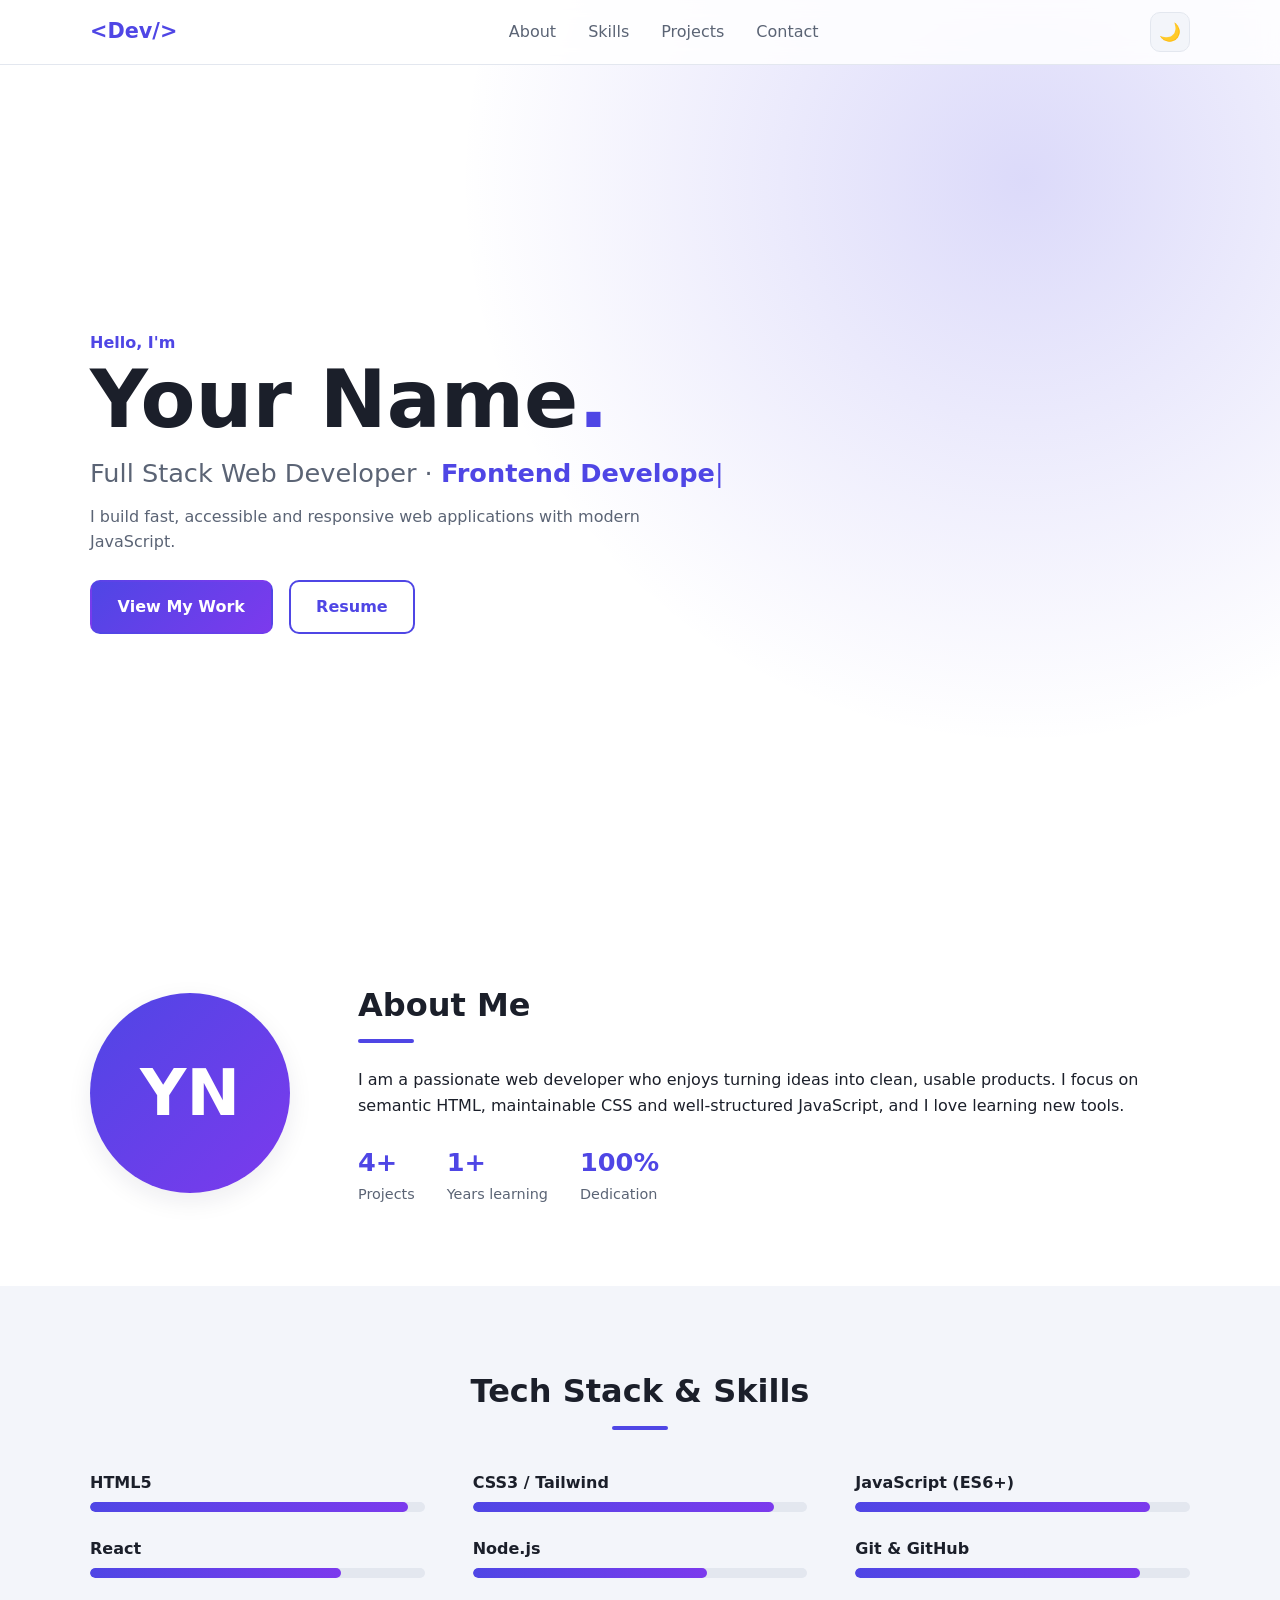
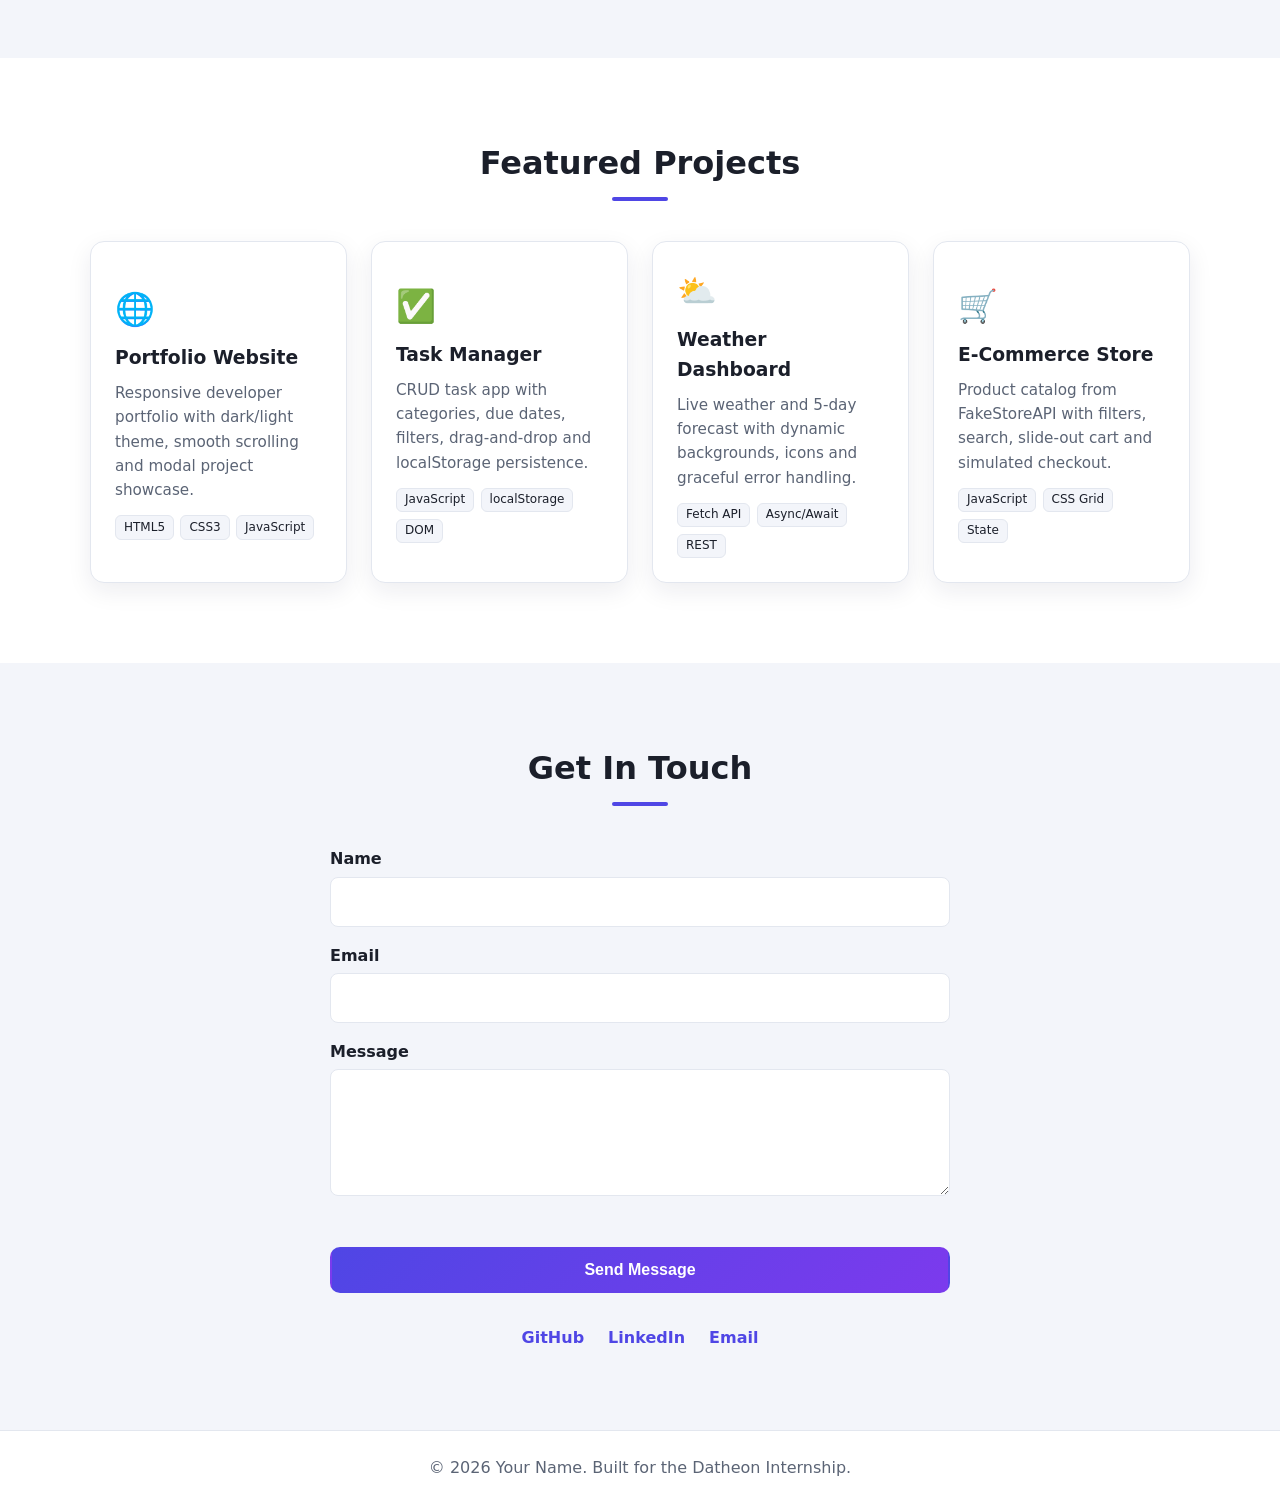
==== Task1-Portfolio/index.html @ 328126e8 "Add Datheon internship projects: portfolio, task manager, weather app, e-commerce store" ====
<!DOCTYPE html>
<html lang="en">
<head>
  <meta charset="UTF-8" />
  <meta name="viewport" content="width=device-width, initial-scale=1.0" />
  <meta name="description" content="Personal developer portfolio – projects, skills and contact." />
  <title>Developer Portfolio</title>
  <link rel="stylesheet" href="css/style.css" />
</head>
<body>
  <header class="header" id="header">
    <nav class="nav container" aria-label="Main navigation">
      <a href="#home" class="logo">&lt;Dev/&gt;</a>
      <ul class="nav-links" id="nav-links">
        <li><a href="#about">About</a></li>
        <li><a href="#skills">Skills</a></li>
        <li><a href="#projects">Projects</a></li>
        <li><a href="#contact">Contact</a></li>
      </ul>
      <div class="nav-actions">
        <button id="theme-toggle" class="icon-btn" aria-label="Toggle dark / light theme">🌙</button>
        <button id="hamburger" class="icon-btn hamburger" aria-label="Open menu" aria-expanded="false">☰</button>
      </div>
    </nav>
  </header>

  <main>
    <section id="home" class="hero">
      <div class="container hero-inner">
        <p class="eyebrow">Hello, I'm</p>
        <h1>Your Name<span class="accent">.</span></h1>
        <p class="typed">Full Stack Web Developer · <span id="typed-text"></span><span class="cursor">|</span></p>
        <p class="lead">I build fast, accessible and responsive web applications with modern JavaScript.</p>
        <div class="hero-cta">
          <a href="#projects" class="btn btn-primary">View My Work</a>
          <a href="resume.html" class="btn btn-outline" target="_blank" rel="noopener">Resume</a>
        </div>
      </div>
    </section>

    <section id="about" class="section">
      <div class="container about">
        <div class="avatar" aria-hidden="true">YN</div>
        <div>
          <h2 class="section-title">About Me</h2>
          <p>I am a passionate web developer who enjoys turning ideas into clean, usable products. I focus on semantic HTML, maintainable CSS and well-structured JavaScript, and I love learning new tools.</p>
          <ul class="stats">
            <li><strong>4+</strong><span>Projects</span></li>
            <li><strong>1+</strong><span>Years learning</span></li>
            <li><strong>100%</strong><span>Dedication</span></li>
          </ul>
        </div>
      </div>
    </section>

    <section id="skills" class="section alt">
      <div class="container">
        <h2 class="section-title center">Tech Stack &amp; Skills</h2>
        <div class="skills-grid">
          <div class="skill"><span>HTML5</span><div class="bar"><i data-level="95"></i></div></div>
          <div class="skill"><span>CSS3 / Tailwind</span><div class="bar"><i data-level="90"></i></div></div>
          <div class="skill"><span>JavaScript (ES6+)</span><div class="bar"><i data-level="88"></i></div></div>
          <div class="skill"><span>React</span><div class="bar"><i data-level="75"></i></div></div>
          <div class="skill"><span>Node.js</span><div class="bar"><i data-level="70"></i></div></div>
          <div class="skill"><span>Git &amp; GitHub</span><div class="bar"><i data-level="85"></i></div></div>
        </div>
      </div>
    </section>

    <section id="projects" class="section">
      <div class="container">
        <h2 class="section-title center">Featured Projects</h2>
        <div class="projects-grid" id="projects-grid"></div>
      </div>
    </section>

    <section id="contact" class="section alt">
      <div class="container contact">
        <h2 class="section-title center">Get In Touch</h2>
        <form id="contact-form" novalidate>
          <label>Name <input type="text" id="c-name" required /></label>
          <label>Email <input type="email" id="c-email" required /></label>
          <label>Message <textarea id="c-msg" rows="4" required></textarea></label>
          <p id="form-status" role="status"></p>
          <button type="submit" class="btn btn-primary">Send Message</button>
        </form>
        <ul class="socials">
          <li><a href="https://github.com/" target="_blank" rel="noopener">GitHub</a></li>
          <li><a href="https://linkedin.com/" target="_blank" rel="noopener">LinkedIn</a></li>
          <li><a href="mailto:you@example.com">Email</a></li>
        </ul>
      </div>
    </section>
  </main>

  <footer class="footer"><p>© <span id="year"></span> Your Name. Built for the Datheon Internship.</p></footer>

  <div class="modal" id="modal" hidden>
    <div class="modal-box" role="dialog" aria-modal="true" aria-labelledby="modal-title">
      <button class="modal-close" id="modal-close" aria-label="Close">✕</button>
      <h3 id="modal-title"></h3>
      <p id="modal-desc"></p>
      <div class="tags" id="modal-tags"></div>
      <div class="modal-links" id="modal-links"></div>
    </div>
  </div>

  <script src="js/script.js"></script>
</body>
</html>
---- Task1-Portfolio/css/style.css ----
:root {
  --bg: #ffffff; --bg-alt: #f3f5fa; --text: #1b1f2a; --muted: #5b6475;
  --primary: #4f46e5; --primary-2: #7c3aed; --card: #ffffff; --border: #e3e7ef;
  --shadow: 0 8px 24px rgba(20, 30, 60, .08);
}
[data-theme="dark"] {
  --bg: #0e1117; --bg-alt: #151a23; --text: #e8ecf4; --muted: #9aa4b8;
  --primary: #8b83ff; --primary-2: #b18cff; --card: #1a202c; --border: #2a3242;
  --shadow: 0 8px 24px rgba(0, 0, 0, .4);
}
* { box-sizing: border-box; margin: 0; padding: 0; }
html { scroll-behavior: smooth; scroll-padding-top: 70px; }
body { font-family: "Segoe UI", system-ui, sans-serif; background: var(--bg); color: var(--text); line-height: 1.6; transition: background .3s, color .3s; }
a { color: inherit; text-decoration: none; }
ul { list-style: none; }
.container { width: min(1100px, 92%); margin-inline: auto; }

/* Header */
.header { position: fixed; inset: 0 0 auto 0; z-index: 50; background: color-mix(in srgb, var(--bg) 85%, transparent); backdrop-filter: blur(10px); border-bottom: 1px solid var(--border); }
.nav { display: flex; align-items: center; justify-content: space-between; height: 64px; }
.logo { font-weight: 800; font-size: 1.3rem; color: var(--primary); }
.nav-links { display: flex; gap: 2rem; }
.nav-links a { font-weight: 500; color: var(--muted); transition: color .2s; }
.nav-links a:hover, .nav-links a.active { color: var(--primary); }
.nav-actions { display: flex; gap: .5rem; }
.icon-btn { background: var(--bg-alt); border: 1px solid var(--border); color: var(--text); width: 40px; height: 40px; border-radius: 10px; cursor: pointer; font-size: 1.1rem; }
.hamburger { display: none; }

/* Hero */
.hero { min-height: 100vh; display: grid; place-items: center; background: radial-gradient(circle at 80% 20%, color-mix(in srgb, var(--primary) 20%, transparent), transparent 45%), var(--bg); padding-top: 64px; }
.eyebrow { color: var(--primary); font-weight: 600; }
.hero h1 { font-size: clamp(2.5rem, 8vw, 5rem); line-height: 1.1; }
.accent { color: var(--primary); }
.typed { font-size: clamp(1.1rem, 3vw, 1.6rem); margin: .6rem 0; color: var(--muted); }
.typed #typed-text { color: var(--primary); font-weight: 600; }
.cursor { animation: blink 1s infinite; color: var(--primary); }
@keyframes blink { 50% { opacity: 0; } }
.lead { max-width: 560px; color: var(--muted); margin-bottom: 1.6rem; }
.hero-cta { display: flex; gap: 1rem; flex-wrap: wrap; }
.btn { display: inline-block; padding: .75rem 1.6rem; border-radius: 10px; font-weight: 600; border: 2px solid var(--primary); cursor: pointer; font-size: 1rem; transition: transform .2s, box-shadow .2s; }
.btn:hover { transform: translateY(-2px); box-shadow: var(--shadow); }
.btn-primary { background: linear-gradient(135deg, var(--primary), var(--primary-2)); color: #fff; border-color: transparent; }
.btn-outline { color: var(--primary); }

/* Sections */
.section { padding: 5rem 0; }
.section.alt { background: var(--bg-alt); }
.section-title { font-size: 2rem; margin-bottom: 1.5rem; }
.section-title.center { text-align: center; margin-bottom: 2.5rem; }
.section-title::after { content: ""; display: block; width: 56px; height: 4px; border-radius: 4px; background: var(--primary); margin-top: .5rem; }
.center::after { margin-inline: auto; }

.about { display: grid; grid-template-columns: 220px 1fr; gap: 3rem; align-items: center; }
.avatar { width: 200px; height: 200px; border-radius: 50%; display: grid; place-items: center; font-size: 4rem; font-weight: 800; color: #fff; background: linear-gradient(135deg, var(--primary), var(--primary-2)); box-shadow: var(--shadow); }
.stats { display: flex; gap: 2rem; margin-top: 1.5rem; }
.stats li { display: flex; flex-direction: column; }
.stats strong { font-size: 1.6rem; color: var(--primary); }
.stats span { color: var(--muted); font-size: .9rem; }

.skills-grid { display: grid; grid-template-columns: repeat(auto-fit, minmax(280px, 1fr)); gap: 1.5rem 3rem; }
.skill span { font-weight: 600; }
.bar { height: 10px; background: var(--border); border-radius: 10px; margin-top: .4rem; overflow: hidden; }
.bar i { display: block; height: 100%; width: 0; background: linear-gradient(90deg, var(--primary), var(--primary-2)); border-radius: 10px; transition: width 1.2s ease; }

.projects-grid { display: grid; grid-template-columns: repeat(auto-fit, minmax(250px, 1fr)); gap: 1.5rem; }
.card { background: var(--card); border: 1px solid var(--border); border-radius: 14px; padding: 1.5rem; box-shadow: var(--shadow); cursor: pointer; transition: transform .25s; text-align: left; font: inherit; color: inherit; }
.card:hover, .card:focus-visible { transform: translateY(-6px); outline: 2px solid var(--primary); }
.card .emoji { font-size: 2rem; }
.card h3 { margin: .5rem 0; }
.card p { color: var(--muted); font-size: .95rem; }
.tags { display: flex; gap: .4rem; flex-wrap: wrap; margin-top: .8rem; }
.tags span { background: var(--bg-alt); border: 1px solid var(--border); border-radius: 6px; padding: .1rem .5rem; font-size: .75rem; }

.contact { max-width: 620px; }
form { display: grid; gap: 1rem; }
label { display: grid; gap: .3rem; font-weight: 600; }
input, textarea { padding: .7rem; border-radius: 8px; border: 1px solid var(--border); background: var(--card); color: var(--text); font: inherit; }
input:focus, textarea:focus { outline: 2px solid var(--primary); }
#form-status { min-height: 1.3em; font-size: .9rem; }
#form-status.error { color: #dc2626; } #form-status.ok { color: #16a34a; }
.socials { display: flex; justify-content: center; gap: 1.5rem; margin-top: 2rem; }
.socials a { color: var(--primary); font-weight: 600; }
.footer { text-align: center; padding: 1.5rem; color: var(--muted); border-top: 1px solid var(--border); }

/* Modal */
.modal { position: fixed; inset: 0; background: rgba(0, 0, 0, .55); display: grid; place-items: center; z-index: 100; padding: 1rem; }
.modal[hidden] { display: none; }
.modal-box { position: relative; background: var(--card); border-radius: 14px; padding: 2rem; max-width: 480px; width: 100%; animation: pop .25s ease; }
@keyframes pop { from { transform: scale(.92); opacity: 0; } }
.modal-close { position: absolute; top: .8rem; right: .8rem; background: none; border: none; color: var(--text); font-size: 1.2rem; cursor: pointer; }
.modal-links { display: flex; gap: .8rem; margin-top: 1.2rem; }
.modal-links .btn { padding: .5rem 1rem; font-size: .9rem; }

/* Reveal on scroll */
.reveal { opacity: 0; transform: translateY(24px); transition: opacity .7s, transform .7s; }
.reveal.visible { opacity: 1; transform: none; }

/* Mobile */
@media (max-width: 768px) {
  .hamburger { display: block; }
  .nav-links { position: absolute; top: 64px; left: 0; right: 0; flex-direction: column; gap: 0; background: var(--bg); border-bottom: 1px solid var(--border); max-height: 0; overflow: hidden; transition: max-height .3s; }
  .nav-links.open { max-height: 300px; }
  .nav-links a { display: block; padding: 1rem 5%; }
  .about { grid-template-columns: 1fr; text-align: center; justify-items: center; }
  .about .section-title::after { margin-inline: auto; }
  .stats { justify-content: center; }
}
@media (prefers-reduced-motion: reduce) { * { animation: none !important; transition: none !important; scroll-behavior: auto !important; } }
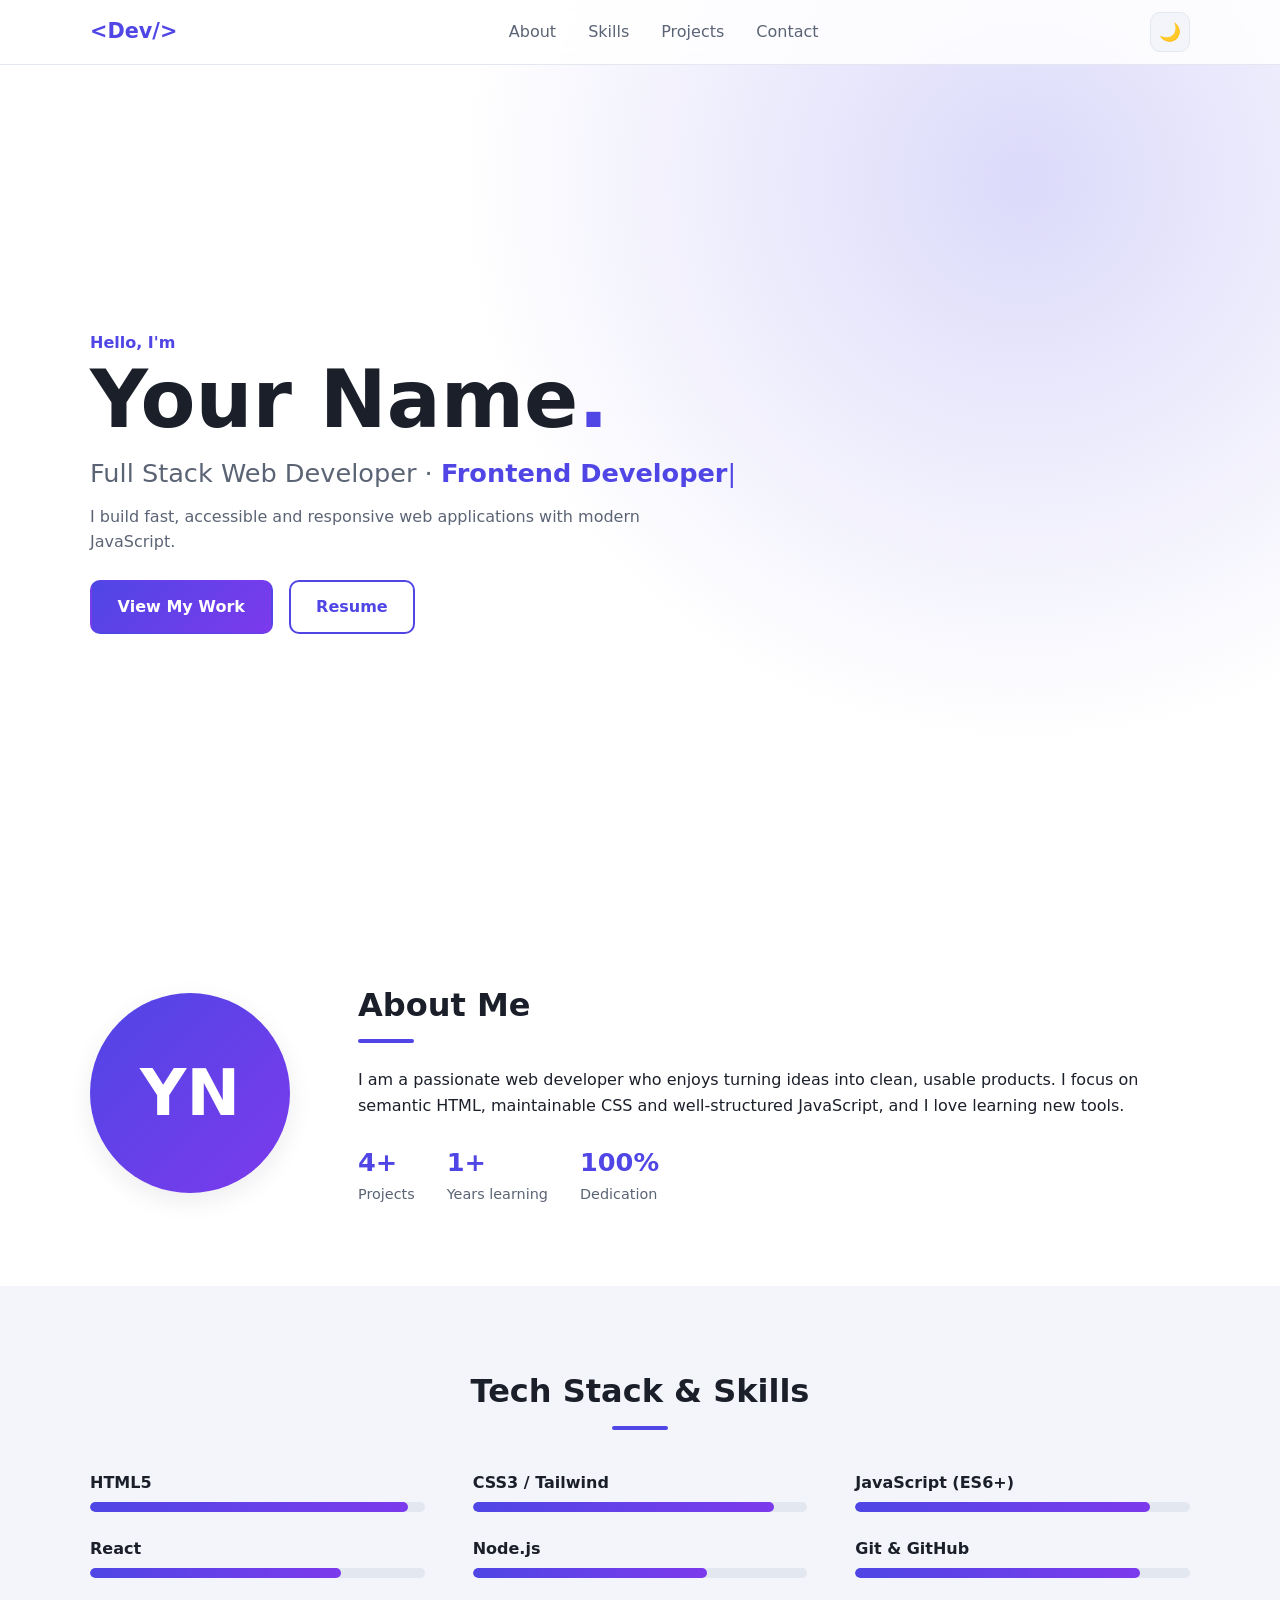
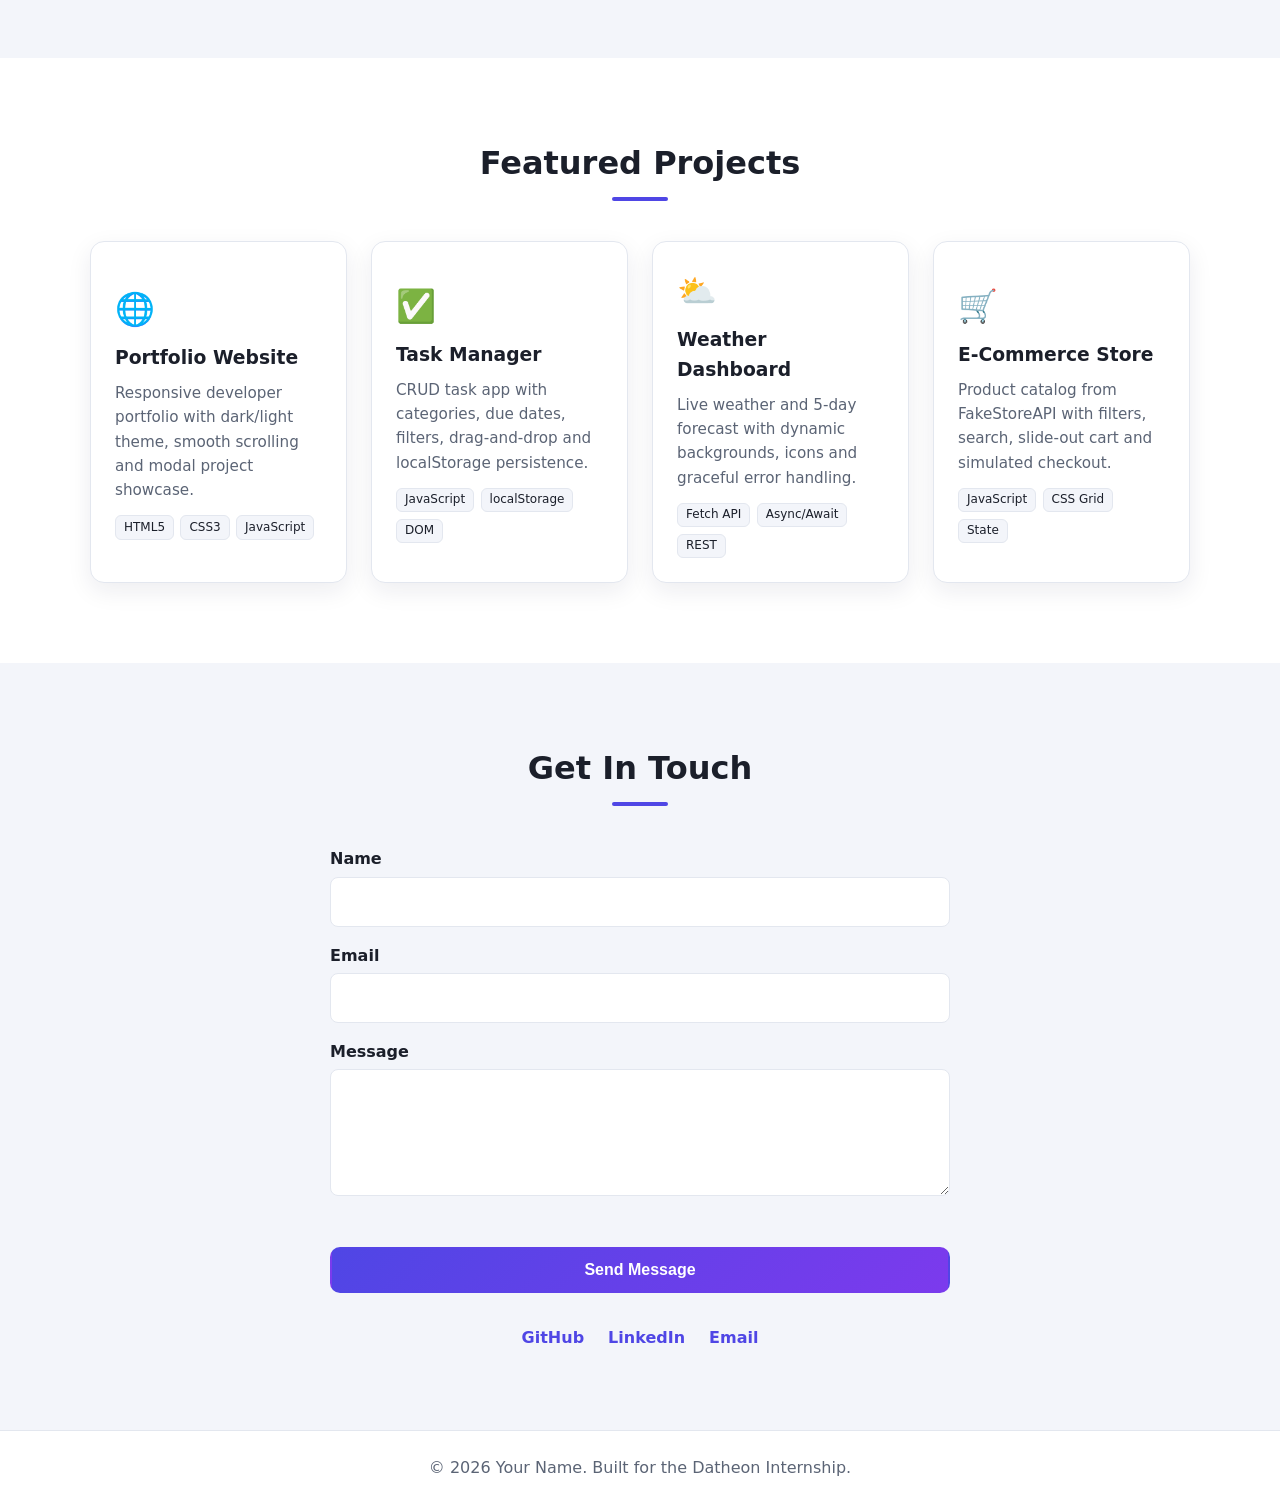
==== commit a0d82b62: "Fix product image overflow and drawer shadow, add favicons" ====
--- a/Task1-Portfolio/index.html
+++ b/Task1-Portfolio/index.html
@@ -5,6 +5,7 @@
   <meta name="viewport" content="width=device-width, initial-scale=1.0" />
   <meta name="description" content="Personal developer portfolio – projects, skills and contact." />
   <title>Developer Portfolio</title>
+  <link rel="icon" href="data:image/svg+xml,%3Csvg xmlns=%27http://www.w3.org/2000/svg%27 viewBox=%270 0 100 100%27%3E%3Ctext y=%27.9em%27 font-size=%2790%27%3E⚡%3C/text%3E%3C/svg%3E" />
   <link rel="stylesheet" href="css/style.css" />
 </head>
 <body>
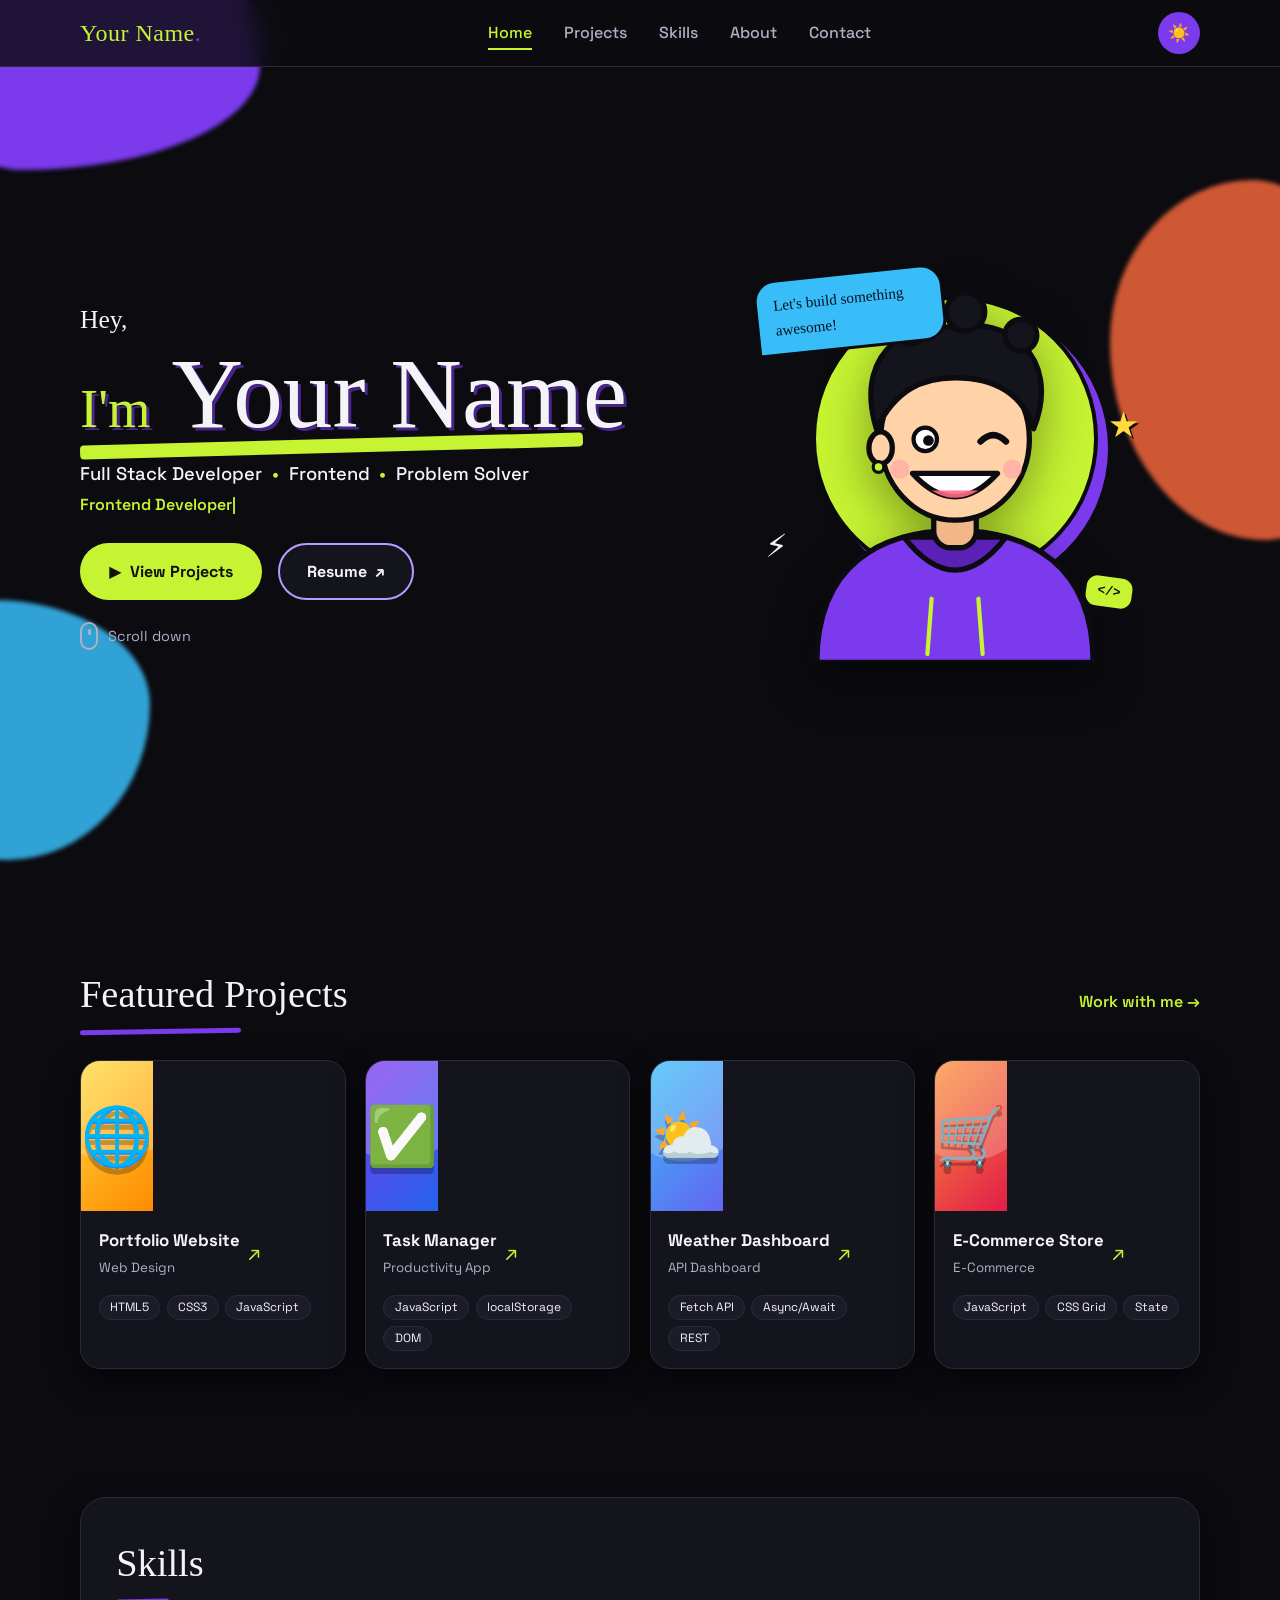
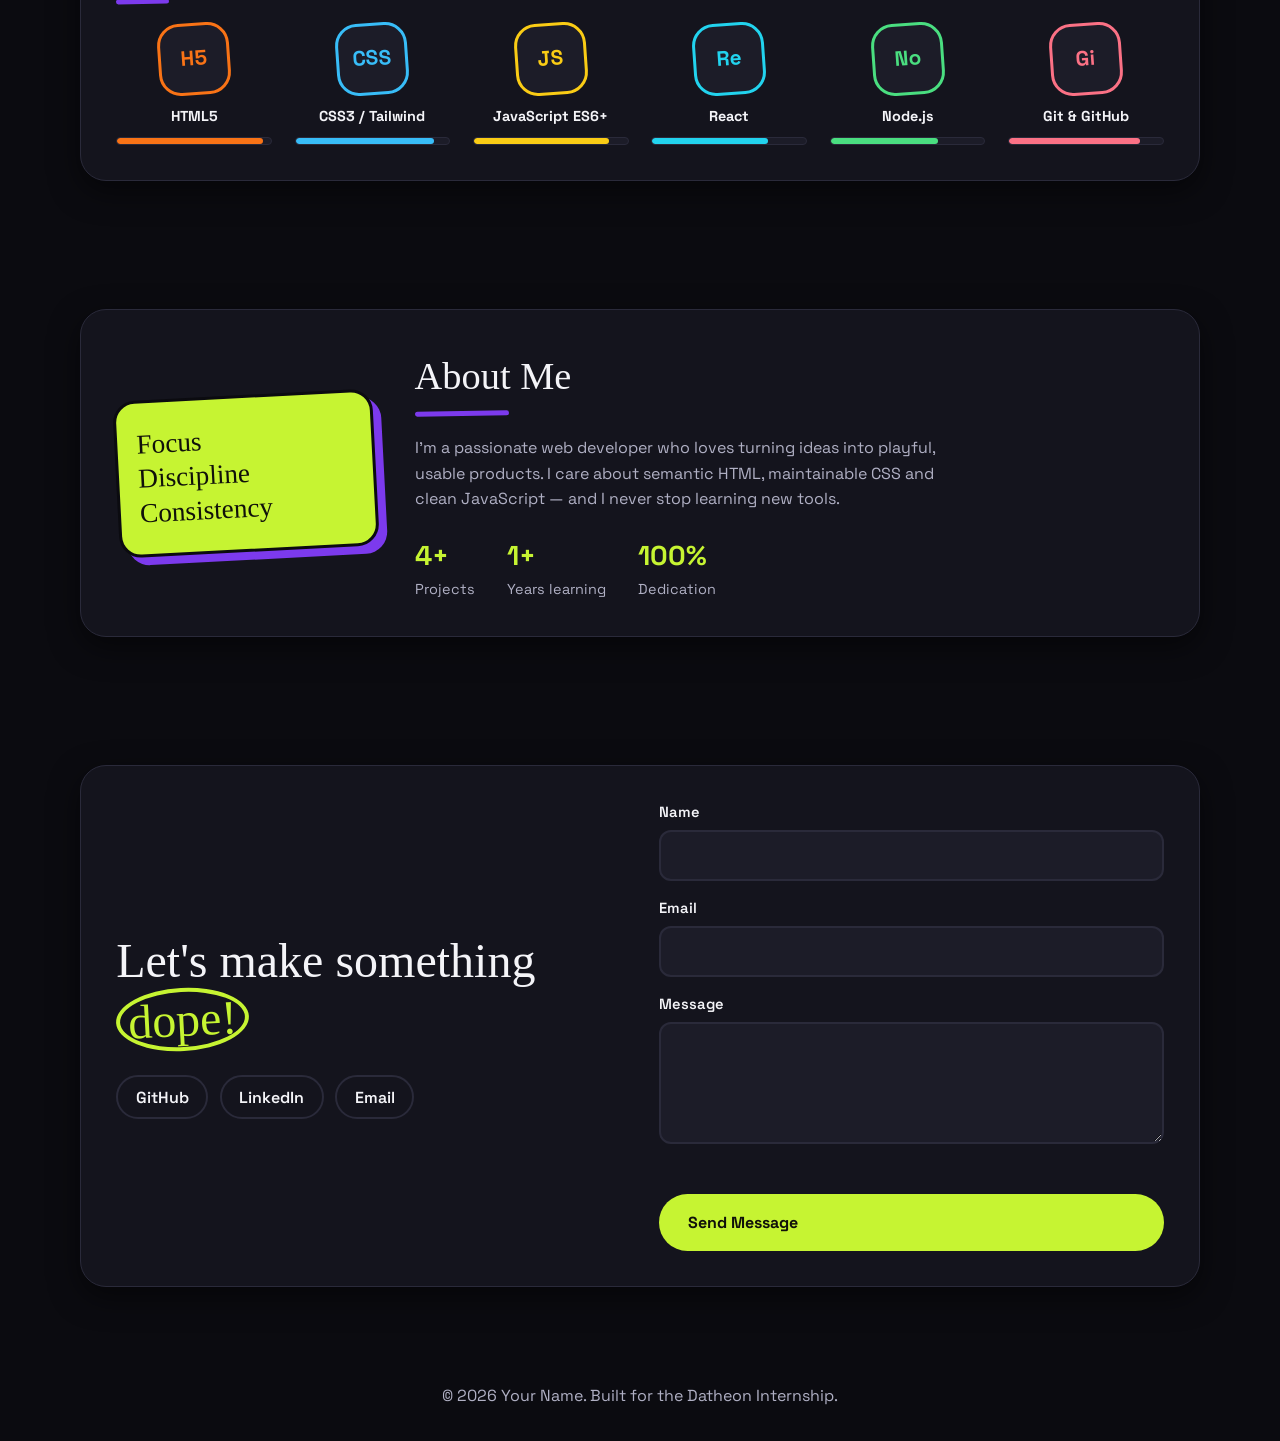
==== commit 671fab95: "Redesign Task 1 portfolio, Task 2 dashboard and Task 3 weather widgets - Task 1: bold dark/light cre" ====
--- a/Task1-Portfolio/index.html
+++ b/Task1-Portfolio/index.html
@@ -6,45 +6,110 @@
   <meta name="description" content="Personal developer portfolio – projects, skills and contact." />
   <title>Developer Portfolio</title>
   <link rel="icon" href="data:image/svg+xml,%3Csvg xmlns=%27http://www.w3.org/2000/svg%27 viewBox=%270 0 100 100%27%3E%3Ctext y=%27.9em%27 font-size=%2790%27%3E⚡%3C/text%3E%3C/svg%3E" />
+  <link rel="preconnect" href="https://fonts.googleapis.com" />
+  <link rel="preconnect" href="https://fonts.gstatic.com" crossorigin />
+  <link href="https://fonts.googleapis.com/css2?family=Permanent+Marker&family=Space+Grotesk:wght@400;500;600;700&display=swap" rel="stylesheet" />
   <link rel="stylesheet" href="css/style.css" />
 </head>
 <body>
   <header class="header" id="header">
     <nav class="nav container" aria-label="Main navigation">
-      <a href="#home" class="logo">&lt;Dev/&gt;</a>
+      <a href="#home" class="logo">Your Name<span>.</span></a>
       <ul class="nav-links" id="nav-links">
+        <li><a href="#home">Home</a></li>
+        <li><a href="#projects">Projects</a></li>
+        <li><a href="#skills">Skills</a></li>
         <li><a href="#about">About</a></li>
-        <li><a href="#skills">Skills</a></li>
-        <li><a href="#projects">Projects</a></li>
         <li><a href="#contact">Contact</a></li>
       </ul>
       <div class="nav-actions">
-        <button id="theme-toggle" class="icon-btn" aria-label="Toggle dark / light theme">🌙</button>
+        <button id="theme-toggle" class="icon-btn" aria-label="Toggle dark / light theme">☀️</button>
         <button id="hamburger" class="icon-btn hamburger" aria-label="Open menu" aria-expanded="false">☰</button>
       </div>
     </nav>
   </header>
 
   <main>
+    <!-- HERO -->
     <section id="home" class="hero">
-      <div class="container hero-inner">
-        <p class="eyebrow">Hello, I'm</p>
-        <h1>Your Name<span class="accent">.</span></h1>
-        <p class="typed">Full Stack Web Developer · <span id="typed-text"></span><span class="cursor">|</span></p>
-        <p class="lead">I build fast, accessible and responsive web applications with modern JavaScript.</p>
-        <div class="hero-cta">
-          <a href="#projects" class="btn btn-primary">View My Work</a>
-          <a href="resume.html" class="btn btn-outline" target="_blank" rel="noopener">Resume</a>
+      <span class="blob b1" aria-hidden="true"></span>
+      <span class="blob b2" aria-hidden="true"></span>
+      <span class="blob b3" aria-hidden="true"></span>
+      <div class="container hero-grid">
+        <div class="hero-text">
+          <p class="hey">Hey,</p>
+          <h1><span class="im">I'm</span> Your&nbsp;Name</h1>
+          <p class="roles">Full Stack Developer <i>•</i> Frontend <i>•</i> Problem Solver</p>
+          <p class="typed"><span id="typed-text"></span><span class="cursor" aria-hidden="true">|</span></p>
+          <div class="hero-cta">
+            <a href="#projects" class="btn btn-lime"><span aria-hidden="true">▶</span> View Projects</a>
+            <a href="resume.html" class="btn btn-outline" target="_blank" rel="noopener">Resume <span aria-hidden="true">↗</span></a>
+          </div>
+          <p class="scroll-hint"><span class="mouse" aria-hidden="true"></span> Scroll down</p>
+        </div>
+
+        <div class="hero-art" aria-hidden="true">
+          <div class="bubble">Let's build something awesome!</div>
+          <svg class="avatar-svg" viewBox="0 0 320 360" role="img" focusable="false">
+            <path d="M30 360 C30 268 90 236 160 236 C230 236 290 268 290 360Z" fill="#7c3aed" stroke="#0b0b10" stroke-width="5"/>
+            <path d="M112 242 Q160 304 208 242 Z" fill="#5b21b6" stroke="#0b0b10" stroke-width="5" stroke-linejoin="round"/>
+            <path d="M138 300 L134 352 M182 300 L186 352" stroke="#c6f432" stroke-width="4" stroke-linecap="round"/>
+            <rect x="140" y="208" width="40" height="44" rx="16" fill="#f1b788" stroke="#0b0b10" stroke-width="5"/>
+            <ellipse cx="160" cy="150" rx="70" ry="76" fill="#ffd2a8" stroke="#0b0b10" stroke-width="5"/>
+            <ellipse cx="90" cy="158" rx="11" ry="15" fill="#ffd2a8" stroke="#0b0b10" stroke-width="5"/>
+            <circle cx="88" cy="176" r="5" fill="#c6f432" stroke="#0b0b10" stroke-width="3"/>
+            <path d="M86 140 C62 60 128 36 162 46 C204 32 262 70 234 140 C222 102 192 92 160 92 C128 92 104 104 86 140Z" fill="#14141d" stroke="#0b0b10" stroke-width="5" stroke-linejoin="round"/>
+            <circle cx="118" cy="44" r="16" fill="#14141d" stroke="#0b0b10" stroke-width="5"/>
+            <circle cx="170" cy="30" r="18" fill="#14141d" stroke="#0b0b10" stroke-width="5"/>
+            <circle cx="222" cy="52" r="15" fill="#14141d" stroke="#0b0b10" stroke-width="5"/>
+            <circle cx="132" cy="150" r="11" fill="#fff" stroke="#0b0b10" stroke-width="4"/><circle cx="135" cy="151" r="5" fill="#0b0b10"/>
+            <path d="M184 152 Q196 140 208 152" fill="none" stroke="#0b0b10" stroke-width="6" stroke-linecap="round"/>
+            <path d="M120 182 Q160 226 200 182 Z" fill="#fff" stroke="#0b0b10" stroke-width="5" stroke-linejoin="round"/>
+            <path d="M138 198 Q160 212 182 198" fill="#ff6b81" opacity=".9"/>
+            <circle cx="108" cy="178" r="9" fill="#ff9aa2" opacity=".55"/><circle cx="214" cy="178" r="9" fill="#ff9aa2" opacity=".55"/>
+          </svg>
+          <span class="sticker s-code">&lt;/&gt;</span>
+          <span class="sticker s-star">★</span>
+          <span class="sticker s-bolt">⚡</span>
         </div>
       </div>
     </section>
 
+    <!-- PROJECTS -->
+    <section id="projects" class="section">
+      <div class="container">
+        <div class="section-head">
+          <h2 class="section-title">Featured Projects</h2>
+          <a href="#contact" class="link-arrow">Work with me <span aria-hidden="true">→</span></a>
+        </div>
+        <div class="projects-grid" id="projects-grid"></div>
+      </div>
+    </section>
+
+    <!-- SKILLS -->
+    <section id="skills" class="section">
+      <div class="container panel skills-panel">
+        <h2 class="section-title">Skills</h2>
+        <div class="skills-grid">
+          <div class="skill" style="--c:#f97316"><span class="hex">H5</span><b>HTML5</b><div class="bar"><i data-level="95"></i></div></div>
+          <div class="skill" style="--c:#38bdf8"><span class="hex">CSS</span><b>CSS3 / Tailwind</b><div class="bar"><i data-level="90"></i></div></div>
+          <div class="skill" style="--c:#facc15"><span class="hex">JS</span><b>JavaScript ES6+</b><div class="bar"><i data-level="88"></i></div></div>
+          <div class="skill" style="--c:#22d3ee"><span class="hex">Re</span><b>React</b><div class="bar"><i data-level="75"></i></div></div>
+          <div class="skill" style="--c:#4ade80"><span class="hex">No</span><b>Node.js</b><div class="bar"><i data-level="70"></i></div></div>
+          <div class="skill" style="--c:#fb7185"><span class="hex">Gi</span><b>Git &amp; GitHub</b><div class="bar"><i data-level="85"></i></div></div>
+        </div>
+      </div>
+    </section>
+
+    <!-- ABOUT -->
     <section id="about" class="section">
-      <div class="container about">
-        <div class="avatar" aria-hidden="true">YN</div>
+      <div class="container panel about">
+        <div class="sticker-card" aria-hidden="true">
+          <span>Focus</span><span>Discipline</span><span>Consistency</span>
+        </div>
         <div>
           <h2 class="section-title">About Me</h2>
-          <p>I am a passionate web developer who enjoys turning ideas into clean, usable products. I focus on semantic HTML, maintainable CSS and well-structured JavaScript, and I love learning new tools.</p>
+          <p>I'm a passionate web developer who loves turning ideas into playful, usable products. I care about semantic HTML, maintainable CSS and clean JavaScript &mdash; and I never stop learning new tools.</p>
           <ul class="stats">
             <li><strong>4+</strong><span>Projects</span></li>
             <li><strong>1+</strong><span>Years learning</span></li>
@@ -54,42 +119,24 @@
       </div>
     </section>
 
-    <section id="skills" class="section alt">
-      <div class="container">
-        <h2 class="section-title center">Tech Stack &amp; Skills</h2>
-        <div class="skills-grid">
-          <div class="skill"><span>HTML5</span><div class="bar"><i data-level="95"></i></div></div>
-          <div class="skill"><span>CSS3 / Tailwind</span><div class="bar"><i data-level="90"></i></div></div>
-          <div class="skill"><span>JavaScript (ES6+)</span><div class="bar"><i data-level="88"></i></div></div>
-          <div class="skill"><span>React</span><div class="bar"><i data-level="75"></i></div></div>
-          <div class="skill"><span>Node.js</span><div class="bar"><i data-level="70"></i></div></div>
-          <div class="skill"><span>Git &amp; GitHub</span><div class="bar"><i data-level="85"></i></div></div>
+    <!-- CONTACT -->
+    <section id="contact" class="section">
+      <div class="container panel contact">
+        <div class="contact-copy">
+          <h2 class="big-cta">Let's make something <span class="circled">dope!</span></h2>
+          <ul class="socials">
+            <li><a href="https://github.com/" target="_blank" rel="noopener">GitHub</a></li>
+            <li><a href="https://linkedin.com/" target="_blank" rel="noopener">LinkedIn</a></li>
+            <li><a href="mailto:you@example.com">Email</a></li>
+          </ul>
         </div>
-      </div>
-    </section>
-
-    <section id="projects" class="section">
-      <div class="container">
-        <h2 class="section-title center">Featured Projects</h2>
-        <div class="projects-grid" id="projects-grid"></div>
-      </div>
-    </section>
-
-    <section id="contact" class="section alt">
-      <div class="container contact">
-        <h2 class="section-title center">Get In Touch</h2>
         <form id="contact-form" novalidate>
           <label>Name <input type="text" id="c-name" required /></label>
           <label>Email <input type="email" id="c-email" required /></label>
           <label>Message <textarea id="c-msg" rows="4" required></textarea></label>
           <p id="form-status" role="status"></p>
-          <button type="submit" class="btn btn-primary">Send Message</button>
+          <button type="submit" class="btn btn-lime">Send Message</button>
         </form>
-        <ul class="socials">
-          <li><a href="https://github.com/" target="_blank" rel="noopener">GitHub</a></li>
-          <li><a href="https://linkedin.com/" target="_blank" rel="noopener">LinkedIn</a></li>
-          <li><a href="mailto:you@example.com">Email</a></li>
-        </ul>
       </div>
     </section>
   </main>
--- a/Task1-Portfolio/css/style.css
+++ b/Task1-Portfolio/css/style.css
@@ -1,108 +1,162 @@
-:root {
-  --bg: #ffffff; --bg-alt: #f3f5fa; --text: #1b1f2a; --muted: #5b6475;
-  --primary: #4f46e5; --primary-2: #7c3aed; --card: #ffffff; --border: #e3e7ef;
-  --shadow: 0 8px 24px rgba(20, 30, 60, .08);
+/* ---------- Theme tokens ---------- */
+:root, [data-theme="dark"] {
+  --bg: #0b0b10; --surface: #14141d; --surface2: #1c1c28; --text: #f4f4f8; --muted: #b0b0c4;
+  --lime: #c6f432; --on-lime: #10110a; --purple: #7c3aed; --accent: #c6f432; --accent-2: #b79cff;
+  --border: #2a2a3a; --shadow: 0 10px 30px rgba(0, 0, 0, .5); --header-bg: rgba(11, 11, 16, .82);
 }
-[data-theme="dark"] {
-  --bg: #0e1117; --bg-alt: #151a23; --text: #e8ecf4; --muted: #9aa4b8;
-  --primary: #8b83ff; --primary-2: #b18cff; --card: #1a202c; --border: #2a3242;
-  --shadow: 0 8px 24px rgba(0, 0, 0, .4);
+[data-theme="light"] {
+  --bg: #f7f3ea; --surface: #ffffff; --surface2: #efe9d8; --text: #14141d; --muted: #4f4f63;
+  --lime: #c6f432; --on-lime: #10110a; --purple: #7c3aed; --accent: #5b21b6; --accent-2: #5b21b6;
+  --border: #ded6c0; --shadow: 0 10px 30px rgba(60, 40, 0, .12); --header-bg: rgba(247, 243, 234, .85);
 }
 * { box-sizing: border-box; margin: 0; padding: 0; }
-html { scroll-behavior: smooth; scroll-padding-top: 70px; }
-body { font-family: "Segoe UI", system-ui, sans-serif; background: var(--bg); color: var(--text); line-height: 1.6; transition: background .3s, color .3s; }
+html { scroll-behavior: smooth; scroll-padding-top: 76px; }
+body { font-family: "Space Grotesk", "Segoe UI", system-ui, sans-serif; background: var(--bg); color: var(--text); line-height: 1.6; transition: background .3s, color .3s; overflow-x: hidden; }
 a { color: inherit; text-decoration: none; }
 ul { list-style: none; }
-.container { width: min(1100px, 92%); margin-inline: auto; }
+.container { width: min(1120px, 92%); margin-inline: auto; }
+.marker, h1, .section-title, .big-cta, .logo, .bubble, .sticker-card { font-family: "Permanent Marker", "Comic Sans MS", cursive; font-weight: 400; }
 
-/* Header */
-.header { position: fixed; inset: 0 0 auto 0; z-index: 50; background: color-mix(in srgb, var(--bg) 85%, transparent); backdrop-filter: blur(10px); border-bottom: 1px solid var(--border); }
-.nav { display: flex; align-items: center; justify-content: space-between; height: 64px; }
-.logo { font-weight: 800; font-size: 1.3rem; color: var(--primary); }
+/* ---------- Header ---------- */
+.header { position: fixed; inset: 0 0 auto 0; z-index: 50; background: var(--header-bg); backdrop-filter: blur(12px); border-bottom: 1px solid var(--border); }
+.nav { display: flex; align-items: center; justify-content: space-between; height: 66px; }
+.logo { font-size: 1.5rem; color: var(--accent); letter-spacing: .5px; }
+.logo span { color: var(--purple); }
 .nav-links { display: flex; gap: 2rem; }
-.nav-links a { font-weight: 500; color: var(--muted); transition: color .2s; }
-.nav-links a:hover, .nav-links a.active { color: var(--primary); }
+.nav-links a { font-weight: 500; color: var(--muted); padding: .3rem 0; border-bottom: 2px solid transparent; transition: color .2s, border-color .2s; }
+.nav-links a:hover, .nav-links a.active { color: var(--accent); border-color: var(--accent); }
 .nav-actions { display: flex; gap: .5rem; }
-.icon-btn { background: var(--bg-alt); border: 1px solid var(--border); color: var(--text); width: 40px; height: 40px; border-radius: 10px; cursor: pointer; font-size: 1.1rem; }
+.icon-btn { background: var(--purple); border: none; color: #fff; width: 42px; height: 42px; border-radius: 50%; cursor: pointer; font-size: 1.1rem; transition: transform .2s; }
+.icon-btn:hover { transform: rotate(12deg) scale(1.06); }
 .hamburger { display: none; }
 
-/* Hero */
-.hero { min-height: 100vh; display: grid; place-items: center; background: radial-gradient(circle at 80% 20%, color-mix(in srgb, var(--primary) 20%, transparent), transparent 45%), var(--bg); padding-top: 64px; }
-.eyebrow { color: var(--primary); font-weight: 600; }
-.hero h1 { font-size: clamp(2.5rem, 8vw, 5rem); line-height: 1.1; }
-.accent { color: var(--primary); }
-.typed { font-size: clamp(1.1rem, 3vw, 1.6rem); margin: .6rem 0; color: var(--muted); }
-.typed #typed-text { color: var(--primary); font-weight: 600; }
-.cursor { animation: blink 1s infinite; color: var(--primary); }
+/* ---------- Hero ---------- */
+.hero { position: relative; min-height: 100vh; display: flex; align-items: center; padding: 110px 0 60px; overflow: hidden; }
+.blob { position: absolute; z-index: 0; filter: blur(2px); }
+.b1 { top: -90px; left: -80px; width: 340px; height: 260px; background: #7c3aed; border-radius: 60% 40% 70% 30% / 50% 60% 40% 50%; }
+.b2 { bottom: 40px; left: -110px; width: 260px; height: 260px; background: #38bdf8; border-radius: 40% 60% 55% 45% / 55% 40% 60% 45%; opacity: .85; }
+.b3 { top: 20%; right: -90px; width: 260px; height: 360px; background: #ff6b3d; border-radius: 55% 45% 40% 60% / 45% 55% 45% 55%; opacity: .8; }
+.hero-grid { position: relative; z-index: 1; display: grid; grid-template-columns: 1.1fr .9fr; gap: 2rem; align-items: center; }
+.hey { font-family: "Permanent Marker", cursive; font-size: 1.6rem; color: var(--text); }
+.hero h1 { font-size: clamp(3rem, 9vw, 6.2rem); line-height: 1; margin: .2rem 0 1rem; position: relative; display: inline-block; text-shadow: 3px 3px 0 rgba(124, 58, 237, .55); }
+.hero h1 .im { font-size: .55em; color: var(--accent); }
+.hero h1::after { content: ""; position: absolute; left: 0; right: 8%; bottom: -.1em; height: .14em; background: var(--lime); border-radius: 4px; transform: rotate(-1.5deg); }
+.roles { font-size: 1.15rem; font-weight: 500; }
+.roles i { color: var(--accent); font-style: normal; margin: 0 .3rem; }
+.typed { margin-top: .2rem; color: var(--accent); font-weight: 600; min-height: 1.6em; }
+.cursor { animation: blink 1s infinite; }
 @keyframes blink { 50% { opacity: 0; } }
-.lead { max-width: 560px; color: var(--muted); margin-bottom: 1.6rem; }
-.hero-cta { display: flex; gap: 1rem; flex-wrap: wrap; }
-.btn { display: inline-block; padding: .75rem 1.6rem; border-radius: 10px; font-weight: 600; border: 2px solid var(--primary); cursor: pointer; font-size: 1rem; transition: transform .2s, box-shadow .2s; }
-.btn:hover { transform: translateY(-2px); box-shadow: var(--shadow); }
-.btn-primary { background: linear-gradient(135deg, var(--primary), var(--primary-2)); color: #fff; border-color: transparent; }
-.btn-outline { color: var(--primary); }
+.hero-cta { display: flex; gap: 1rem; flex-wrap: wrap; margin: 1.6rem 0 1.4rem; }
+.btn { display: inline-flex; align-items: center; gap: .5rem; padding: .85rem 1.7rem; border-radius: 999px; font-weight: 700; border: 2px solid transparent; cursor: pointer; font: inherit; font-weight: 700; transition: transform .2s, box-shadow .2s; }
+.btn:hover { transform: translateY(-3px) rotate(-1deg); box-shadow: 0 8px 0 rgba(0, 0, 0, .25); }
+.btn-lime { background: var(--lime); color: var(--on-lime); }
+.btn-outline { border-color: var(--accent-2); color: var(--text); background: var(--surface); }
+.scroll-hint { display: flex; align-items: center; gap: .6rem; color: var(--muted); font-size: .9rem; }
+.mouse { width: 18px; height: 28px; border: 2px solid var(--muted); border-radius: 12px; position: relative; }
+.mouse::after { content: ""; position: absolute; left: 50%; top: 5px; width: 3px; height: 6px; margin-left: -1.5px; background: var(--muted); border-radius: 2px; animation: scrolly 1.6s infinite; }
+@keyframes scrolly { 60% { transform: translateY(8px); opacity: 0; } }
 
-/* Sections */
-.section { padding: 5rem 0; }
-.section.alt { background: var(--bg-alt); }
-.section-title { font-size: 2rem; margin-bottom: 1.5rem; }
-.section-title.center { text-align: center; margin-bottom: 2.5rem; }
-.section-title::after { content: ""; display: block; width: 56px; height: 4px; border-radius: 4px; background: var(--primary); margin-top: .5rem; }
-.center::after { margin-inline: auto; }
+.hero-art { position: relative; justify-self: center; width: min(340px, 80%); }
+.hero-art::before { content: ""; position: absolute; left: 8%; right: 8%; top: 4%; aspect-ratio: 1; border-radius: 50%; background: var(--lime); border: 4px solid #0b0b10; box-shadow: 10px 10px 0 var(--purple); }
+.avatar-svg { position: relative; width: 100%; height: auto; filter: drop-shadow(0 18px 24px rgba(0, 0, 0, .35)); animation: float 5s ease-in-out infinite; }
+@keyframes float { 50% { transform: translateY(-10px) rotate(1deg); } }
+.bubble { position: absolute; top: -8px; left: -30px; z-index: 2; background: #38bdf8; color: #06121f; padding: .7rem 1rem; border-radius: 22px 22px 22px 4px; font-size: .95rem; max-width: 190px; transform: rotate(-6deg); border: 3px solid #0b0b10; }
+.sticker { position: absolute; display: grid; place-items: center; font-weight: 700; border: 3px solid #0b0b10; border-radius: 14px; }
+.s-code { right: -10px; bottom: 60px; background: var(--lime); color: #10110a; padding: .3rem .7rem; transform: rotate(8deg); font-family: monospace; }
+.s-star { top: 30%; right: -14px; color: #ffd93d; border: none; font-size: 2.2rem; text-shadow: 2px 2px 0 #0b0b10; }
+.s-bolt { bottom: 25%; left: -20px; border: none; font-size: 2rem; }
 
-.about { display: grid; grid-template-columns: 220px 1fr; gap: 3rem; align-items: center; }
-.avatar { width: 200px; height: 200px; border-radius: 50%; display: grid; place-items: center; font-size: 4rem; font-weight: 800; color: #fff; background: linear-gradient(135deg, var(--primary), var(--primary-2)); box-shadow: var(--shadow); }
-.stats { display: flex; gap: 2rem; margin-top: 1.5rem; }
+/* ---------- Sections ---------- */
+.section { padding: 4rem 0; }
+.panel { background: var(--surface); border: 1px solid var(--border); border-radius: 26px; padding: 2.2rem; box-shadow: var(--shadow); }
+.section-head { display: flex; justify-content: space-between; align-items: baseline; gap: 1rem; flex-wrap: wrap; margin-bottom: 1.6rem; }
+.section-title { font-size: clamp(1.7rem, 4vw, 2.4rem); margin-bottom: 1.2rem; display: inline-block; }
+.section-head .section-title { margin-bottom: 0; }
+.section-title::after { content: ""; display: block; height: 5px; width: 60%; margin-top: .25rem; background: var(--purple); border-radius: 4px; transform: rotate(-1deg); }
+.link-arrow { color: var(--accent); font-weight: 600; }
+.link-arrow:hover { text-decoration: underline; }
+
+/* Projects */
+.projects-grid { display: grid; grid-template-columns: repeat(auto-fit, minmax(230px, 1fr)); gap: 1.2rem; }
+.card { display: flex; flex-direction: column; background: var(--surface); border: 1px solid var(--border); border-radius: 20px; padding: 0; overflow: hidden; cursor: pointer; text-align: left; font: inherit; color: inherit; box-shadow: var(--shadow); transition: transform .25s, border-color .25s; }
+.card:hover, .card:focus-visible { transform: translateY(-8px) rotate(-1deg); border-color: var(--lime); outline: none; }
+.thumb { height: 150px; display: grid; place-items: center; position: relative; overflow: hidden; }
+.thumb::before { content: ""; position: absolute; width: 140px; height: 140px; border-radius: 50%; background: rgba(255, 255, 255, .22); top: -40px; right: -30px; }
+.thumb span { font-size: 3.6rem; filter: drop-shadow(0 6px 0 rgba(0, 0, 0, .25)); transition: transform .3s; }
+.card:hover .thumb span { transform: scale(1.15) rotate(-6deg); }
+.card .info { display: flex; justify-content: space-between; align-items: center; padding: 1rem 1.1rem .4rem; gap: .5rem; }
+.card h3 { font-size: 1.05rem; }
+.card small { color: var(--muted); }
+.card .arrow { color: var(--accent); font-size: 1.3rem; }
+.card .tags { padding: 0 1.1rem 1.1rem; }
+.tags { display: flex; gap: .4rem; flex-wrap: wrap; margin-top: .6rem; }
+.tags span { background: var(--surface2); border: 1px solid var(--border); border-radius: 999px; padding: .1rem .65rem; font-size: .75rem; color: var(--text); }
+
+/* Skills */
+.skills-grid { display: grid; grid-template-columns: repeat(auto-fit, minmax(150px, 1fr)); gap: 1.4rem; }
+.skill { display: flex; flex-direction: column; align-items: center; gap: .6rem; text-align: center; }
+.hex { width: 72px; height: 72px; display: grid; place-items: center; font-weight: 700; font-size: 1.3rem; color: var(--c); background: var(--surface2); border: 3px solid var(--c); border-radius: 22px; transform: rotate(-4deg); transition: transform .25s; }
+[data-theme="light"] .hex { background: var(--c); color: #10110a; border-color: #10110a; }
+.skill:hover .hex { transform: rotate(4deg) scale(1.1); }
+.skill b { font-size: .9rem; }
+.bar { width: 100%; height: 8px; background: var(--surface2); border-radius: 10px; overflow: hidden; border: 1px solid var(--border); }
+.bar i { display: block; height: 100%; width: 0; background: var(--c); border-radius: 10px; transition: width 1.2s ease; }
+
+/* About */
+.about { display: grid; grid-template-columns: 260px 1fr; gap: 2.4rem; align-items: center; }
+.sticker-card { background: var(--lime); color: var(--on-lime); border-radius: 22px; padding: 1.6rem 1.2rem; display: flex; flex-direction: column; gap: .2rem; font-size: 1.7rem; line-height: 1.15; transform: rotate(-3deg); border: 3px solid #0b0b10; box-shadow: 8px 8px 0 var(--purple); }
+.about p { color: var(--muted); max-width: 56ch; }
+.stats { display: flex; gap: 2rem; margin-top: 1.4rem; flex-wrap: wrap; }
 .stats li { display: flex; flex-direction: column; }
-.stats strong { font-size: 1.6rem; color: var(--primary); }
+.stats strong { font-size: 1.7rem; color: var(--accent); }
 .stats span { color: var(--muted); font-size: .9rem; }
 
-.skills-grid { display: grid; grid-template-columns: repeat(auto-fit, minmax(280px, 1fr)); gap: 1.5rem 3rem; }
-.skill span { font-weight: 600; }
-.bar { height: 10px; background: var(--border); border-radius: 10px; margin-top: .4rem; overflow: hidden; }
-.bar i { display: block; height: 100%; width: 0; background: linear-gradient(90deg, var(--primary), var(--primary-2)); border-radius: 10px; transition: width 1.2s ease; }
-
-.projects-grid { display: grid; grid-template-columns: repeat(auto-fit, minmax(250px, 1fr)); gap: 1.5rem; }
-.card { background: var(--card); border: 1px solid var(--border); border-radius: 14px; padding: 1.5rem; box-shadow: var(--shadow); cursor: pointer; transition: transform .25s; text-align: left; font: inherit; color: inherit; }
-.card:hover, .card:focus-visible { transform: translateY(-6px); outline: 2px solid var(--primary); }
-.card .emoji { font-size: 2rem; }
-.card h3 { margin: .5rem 0; }
-.card p { color: var(--muted); font-size: .95rem; }
-.tags { display: flex; gap: .4rem; flex-wrap: wrap; margin-top: .8rem; }
-.tags span { background: var(--bg-alt); border: 1px solid var(--border); border-radius: 6px; padding: .1rem .5rem; font-size: .75rem; }
-
-.contact { max-width: 620px; }
+/* Contact */
+.contact { display: grid; grid-template-columns: 1fr 1fr; gap: 2.4rem; align-items: center; }
+.big-cta { font-size: clamp(1.9rem, 5vw, 3rem); line-height: 1.15; }
+.circled { display: inline-block; padding: 0 .5rem; border: 4px solid var(--lime); border-radius: 50%; transform: rotate(-3deg); color: var(--accent); }
+.socials { display: flex; gap: .7rem; flex-wrap: wrap; margin-top: 1.5rem; }
+.socials a { display: inline-block; padding: .45rem 1.1rem; border-radius: 999px; border: 2px solid var(--border); font-weight: 600; transition: all .2s; }
+.socials a:hover { background: var(--purple); border-color: var(--purple); color: #fff; }
 form { display: grid; gap: 1rem; }
-label { display: grid; gap: .3rem; font-weight: 600; }
-input, textarea { padding: .7rem; border-radius: 8px; border: 1px solid var(--border); background: var(--card); color: var(--text); font: inherit; }
-input:focus, textarea:focus { outline: 2px solid var(--primary); }
+label { display: grid; gap: .3rem; font-weight: 600; font-size: .92rem; }
+input, textarea { padding: .75rem .9rem; border-radius: 12px; border: 2px solid var(--border); background: var(--surface2); color: var(--text); font: inherit; }
+input:focus, textarea:focus { outline: none; border-color: var(--lime); }
 #form-status { min-height: 1.3em; font-size: .9rem; }
-#form-status.error { color: #dc2626; } #form-status.ok { color: #16a34a; }
-.socials { display: flex; justify-content: center; gap: 1.5rem; margin-top: 2rem; }
-.socials a { color: var(--primary); font-weight: 600; }
-.footer { text-align: center; padding: 1.5rem; color: var(--muted); border-top: 1px solid var(--border); }
+#form-status.error { color: #ff8a8a; } #form-status.ok { color: var(--accent); }
+[data-theme="light"] #form-status.error { color: #b91c1c; }
+.footer { text-align: center; padding: 2rem 1rem; color: var(--muted); }
 
 /* Modal */
-.modal { position: fixed; inset: 0; background: rgba(0, 0, 0, .55); display: grid; place-items: center; z-index: 100; padding: 1rem; }
+.modal { position: fixed; inset: 0; background: rgba(0, 0, 0, .65); display: grid; place-items: center; z-index: 100; padding: 1rem; }
 .modal[hidden] { display: none; }
-.modal-box { position: relative; background: var(--card); border-radius: 14px; padding: 2rem; max-width: 480px; width: 100%; animation: pop .25s ease; }
-@keyframes pop { from { transform: scale(.92); opacity: 0; } }
-.modal-close { position: absolute; top: .8rem; right: .8rem; background: none; border: none; color: var(--text); font-size: 1.2rem; cursor: pointer; }
-.modal-links { display: flex; gap: .8rem; margin-top: 1.2rem; }
-.modal-links .btn { padding: .5rem 1rem; font-size: .9rem; }
+.modal-box { position: relative; background: var(--surface); border: 2px solid var(--lime); border-radius: 22px; padding: 2rem; max-width: 480px; width: 100%; animation: pop .25s ease; }
+@keyframes pop { from { transform: scale(.9) rotate(-2deg); opacity: 0; } }
+.modal-box h3 { font-family: "Permanent Marker", cursive; font-weight: 400; font-size: 1.5rem; margin-bottom: .5rem; padding-right: 2rem; }
+.modal-box p { color: var(--muted); }
+.modal-close { position: absolute; top: .8rem; right: .8rem; background: var(--surface2); border: none; color: var(--text); width: 34px; height: 34px; border-radius: 50%; font-size: 1rem; cursor: pointer; }
+.modal-links { display: flex; gap: .8rem; margin-top: 1.2rem; flex-wrap: wrap; }
+.modal-links .btn { padding: .55rem 1.2rem; font-size: .9rem; }
 
 /* Reveal on scroll */
-.reveal { opacity: 0; transform: translateY(24px); transition: opacity .7s, transform .7s; }
+.reveal { opacity: 0; transform: translateY(26px); transition: opacity .7s, transform .7s; }
 .reveal.visible { opacity: 1; transform: none; }
 
-/* Mobile */
+/* ---------- Responsive ---------- */
+@media (max-width: 860px) {
+  .hero-grid { grid-template-columns: 1fr; text-align: center; }
+  .hero h1, .hero-cta, .scroll-hint { justify-content: center; }
+  .hero-art { order: -1; width: min(240px, 60%); }
+  .about, .contact { grid-template-columns: 1fr; }
+  .sticker-card { max-width: 280px; margin-inline: auto; }
+}
 @media (max-width: 768px) {
   .hamburger { display: block; }
-  .nav-links { position: absolute; top: 64px; left: 0; right: 0; flex-direction: column; gap: 0; background: var(--bg); border-bottom: 1px solid var(--border); max-height: 0; overflow: hidden; transition: max-height .3s; }
-  .nav-links.open { max-height: 300px; }
-  .nav-links a { display: block; padding: 1rem 5%; }
-  .about { grid-template-columns: 1fr; text-align: center; justify-items: center; }
-  .about .section-title::after { margin-inline: auto; }
-  .stats { justify-content: center; }
+  .nav-links { position: absolute; top: 66px; left: 0; right: 0; flex-direction: column; gap: 0; background: var(--bg); border-bottom: 1px solid var(--border); max-height: 0; overflow: hidden; transition: max-height .3s; }
+  .nav-links.open { max-height: 360px; }
+  .nav-links a { display: block; padding: 1rem 5%; border: none; }
+  .panel { padding: 1.4rem; }
+  .blob { opacity: .35 !important; }
+  .bubble { left: -10px; font-size: .8rem; }
 }
 @media (prefers-reduced-motion: reduce) { * { animation: none !important; transition: none !important; scroll-behavior: auto !important; } }
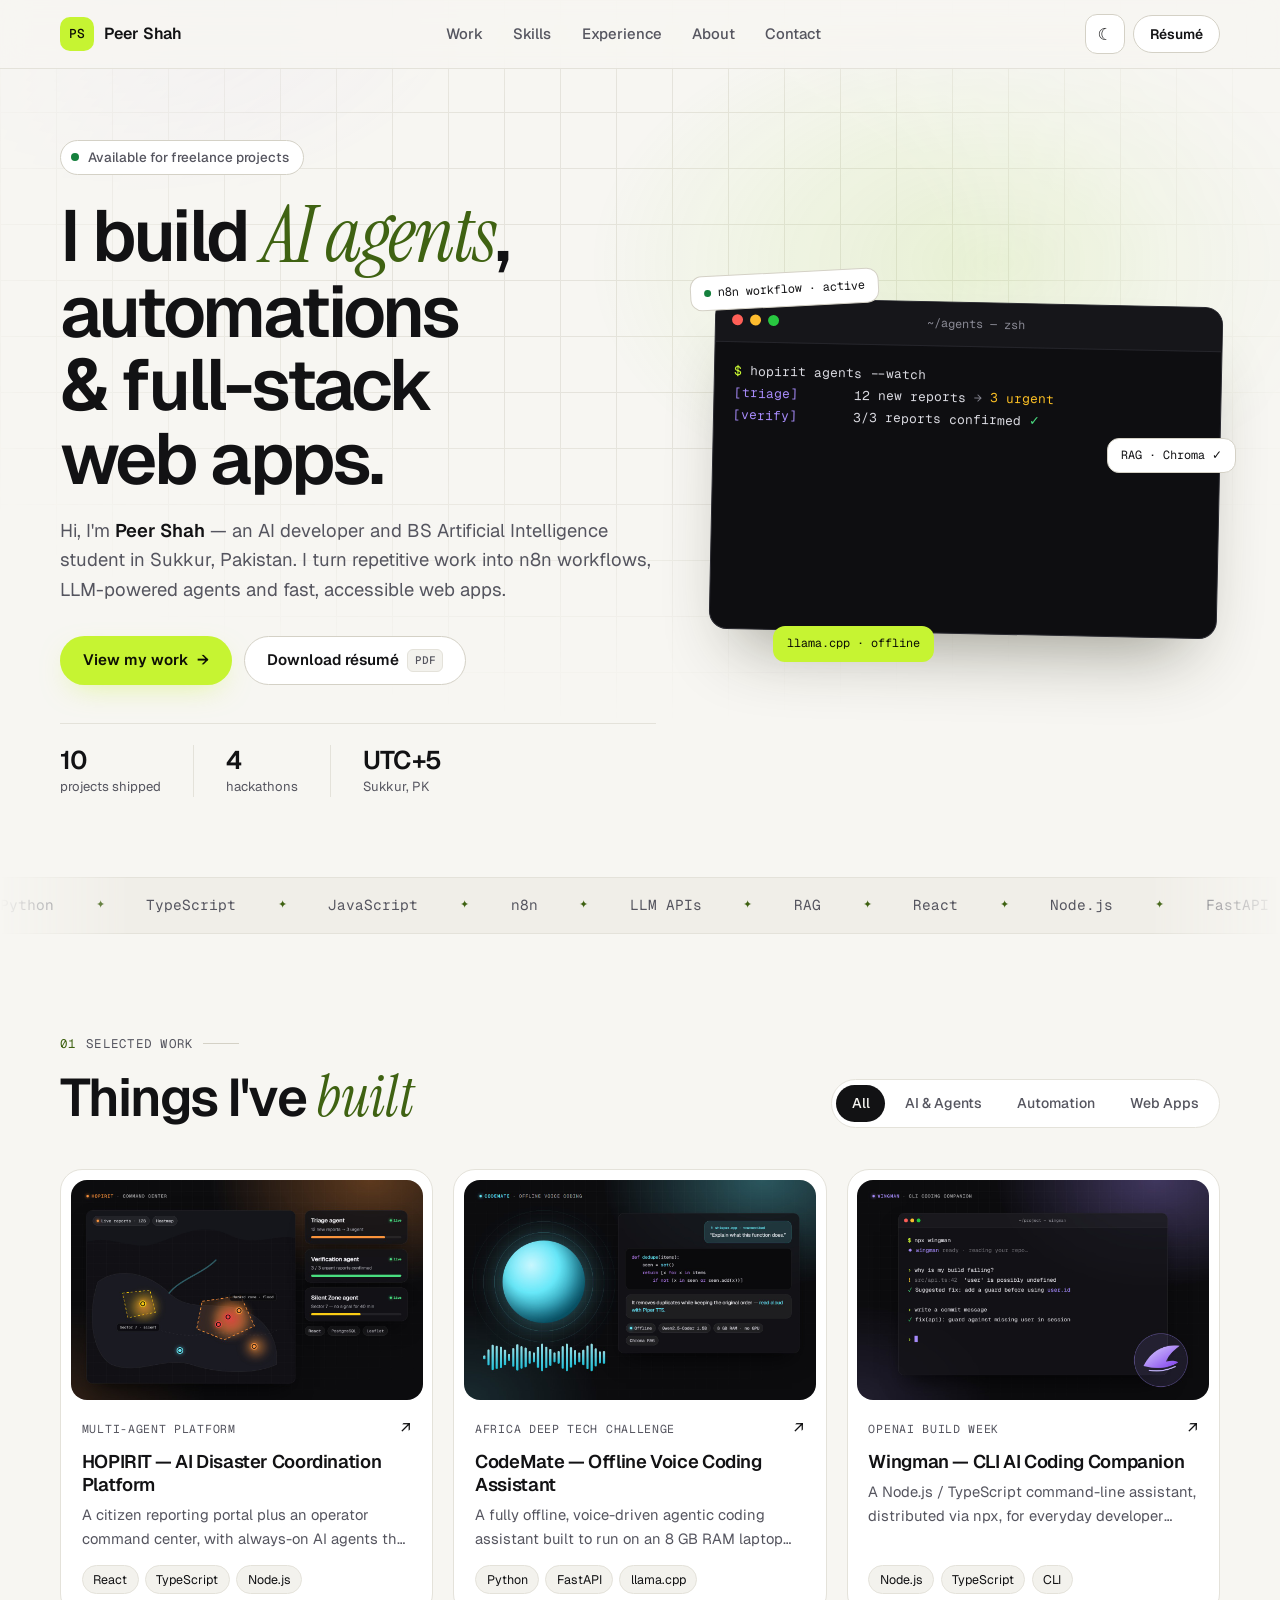
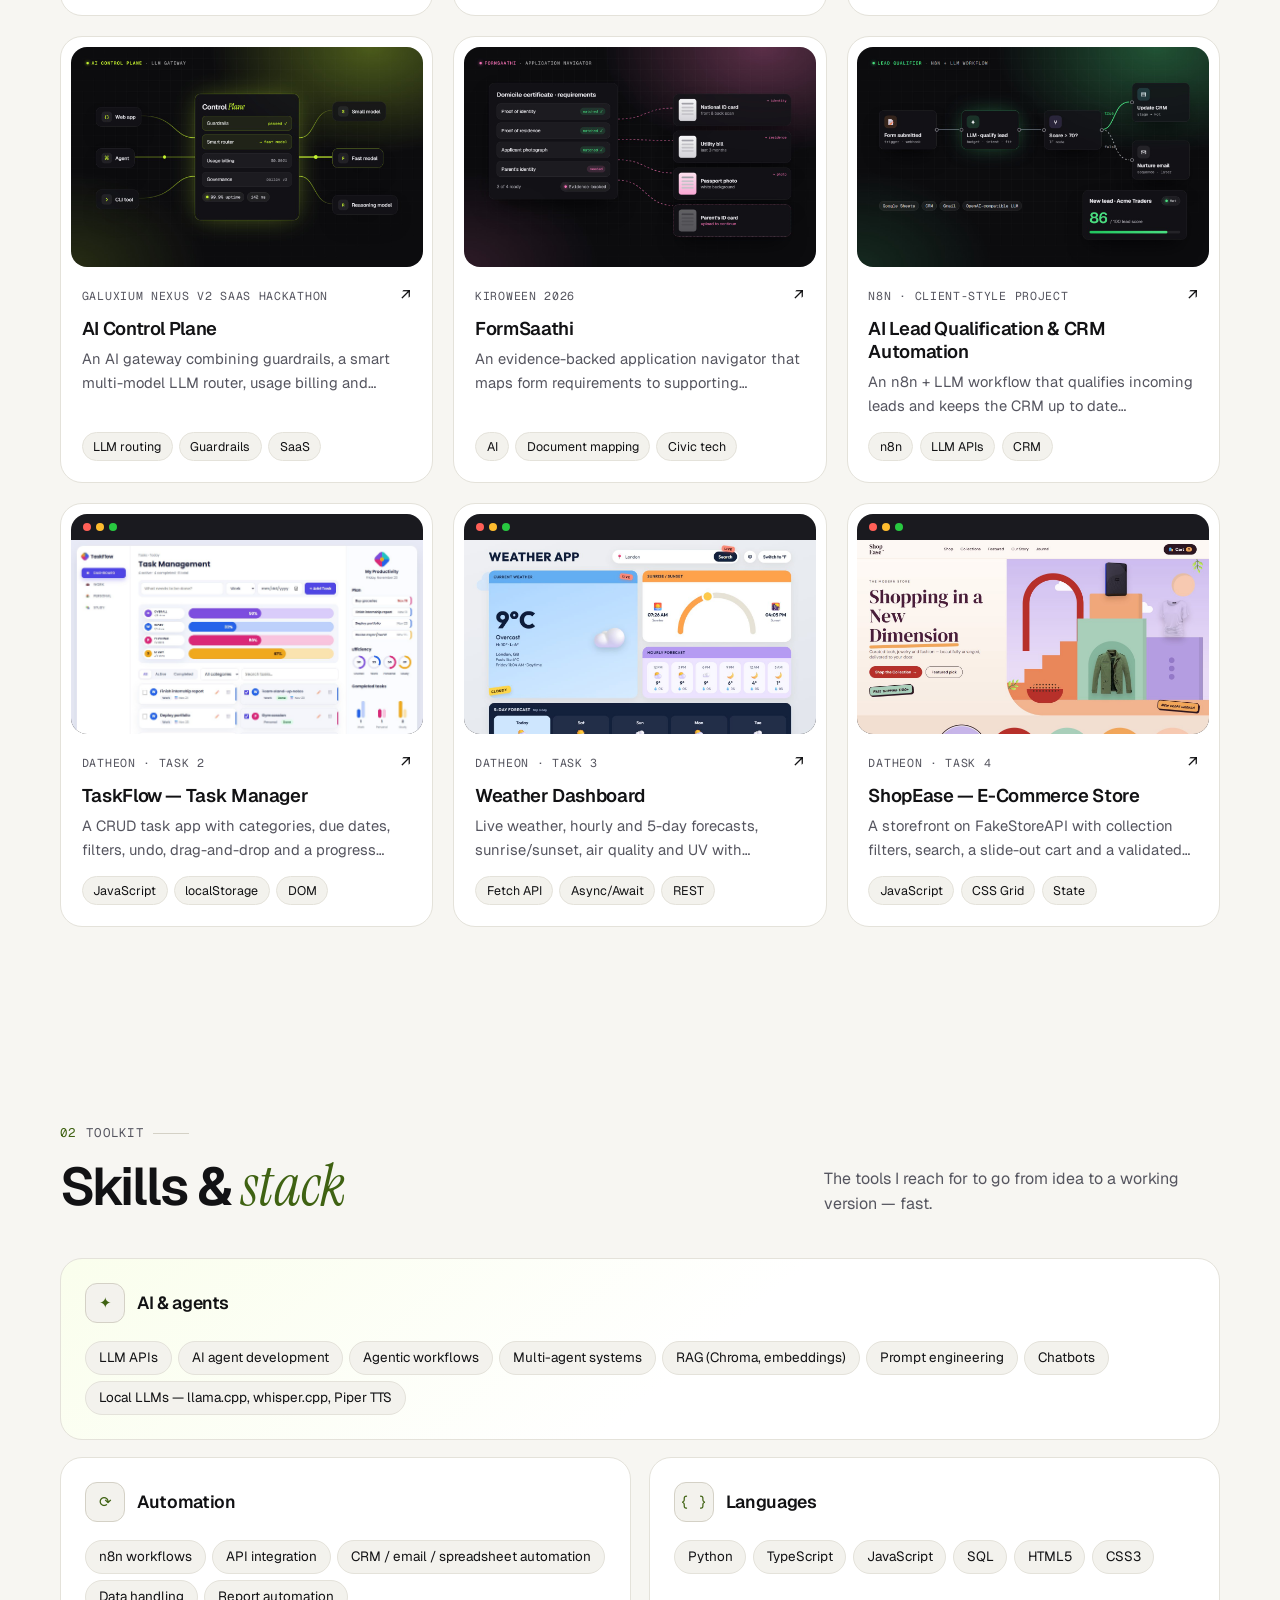
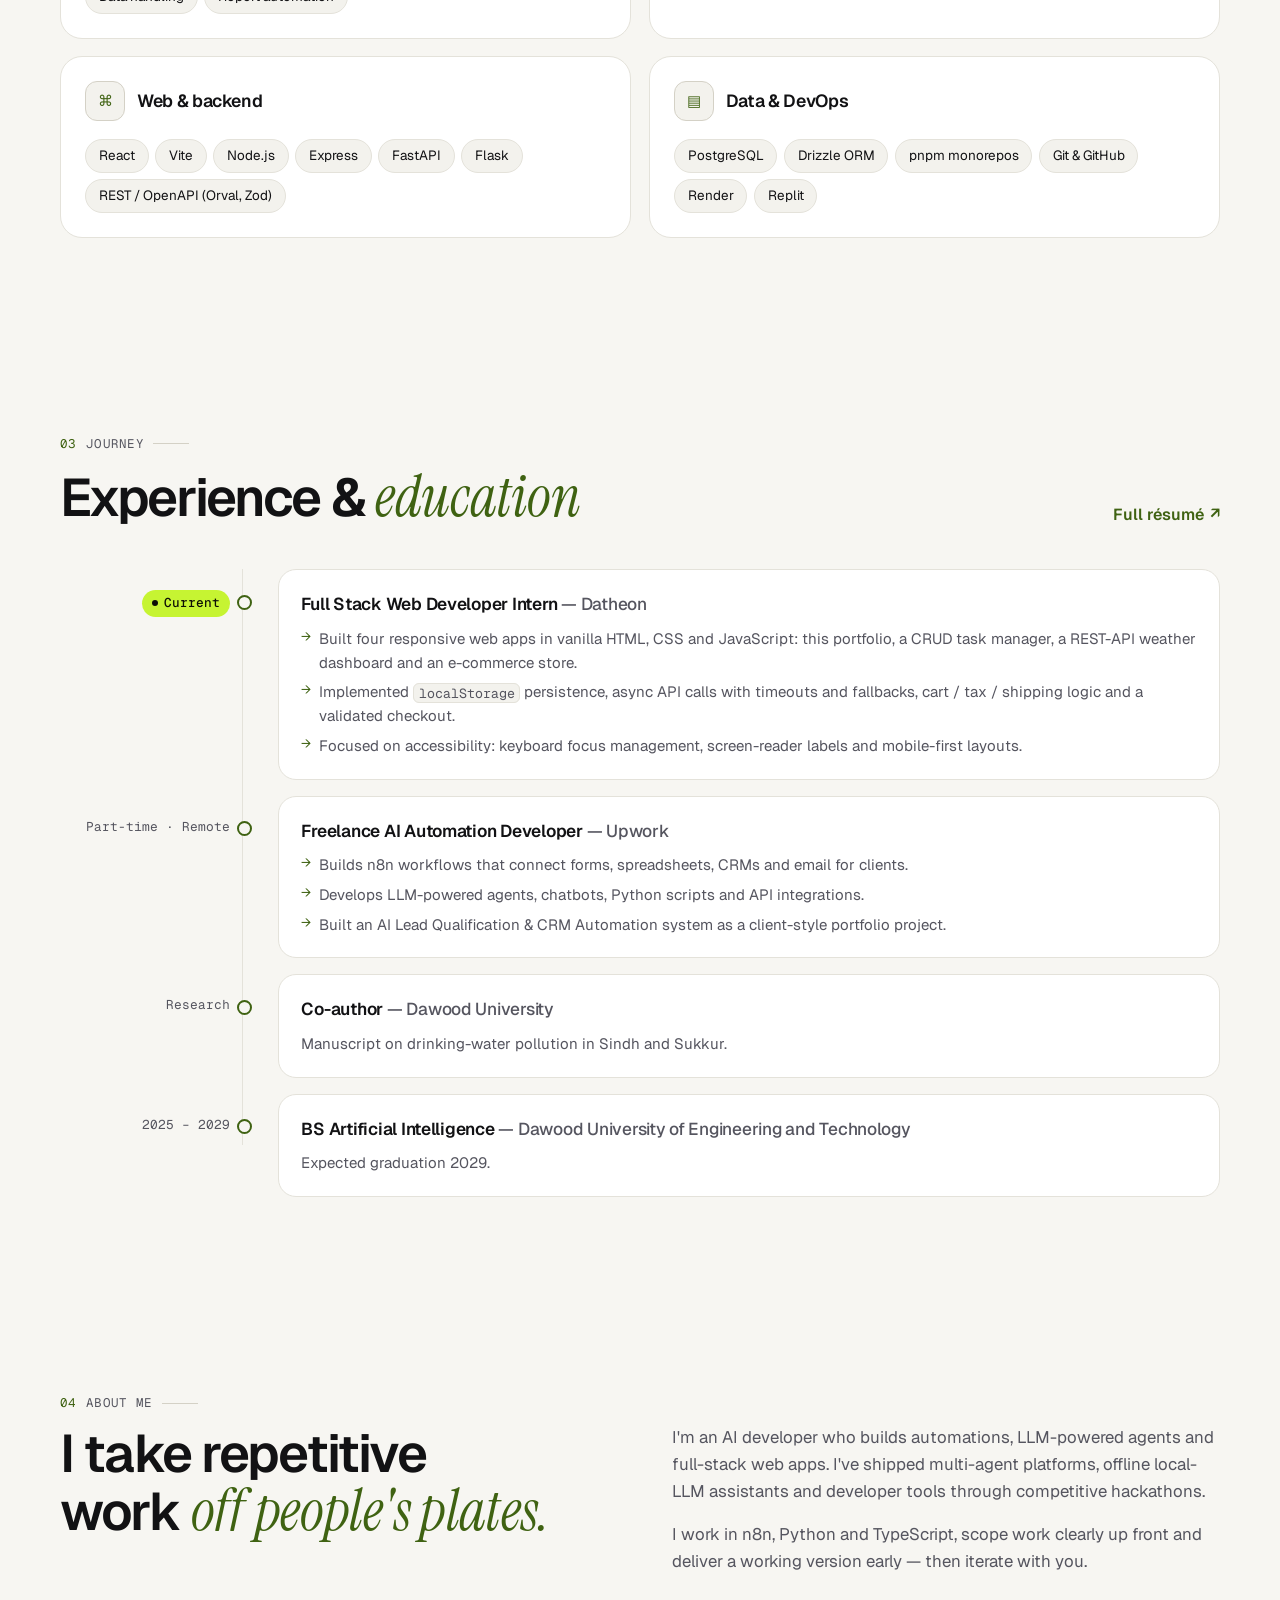
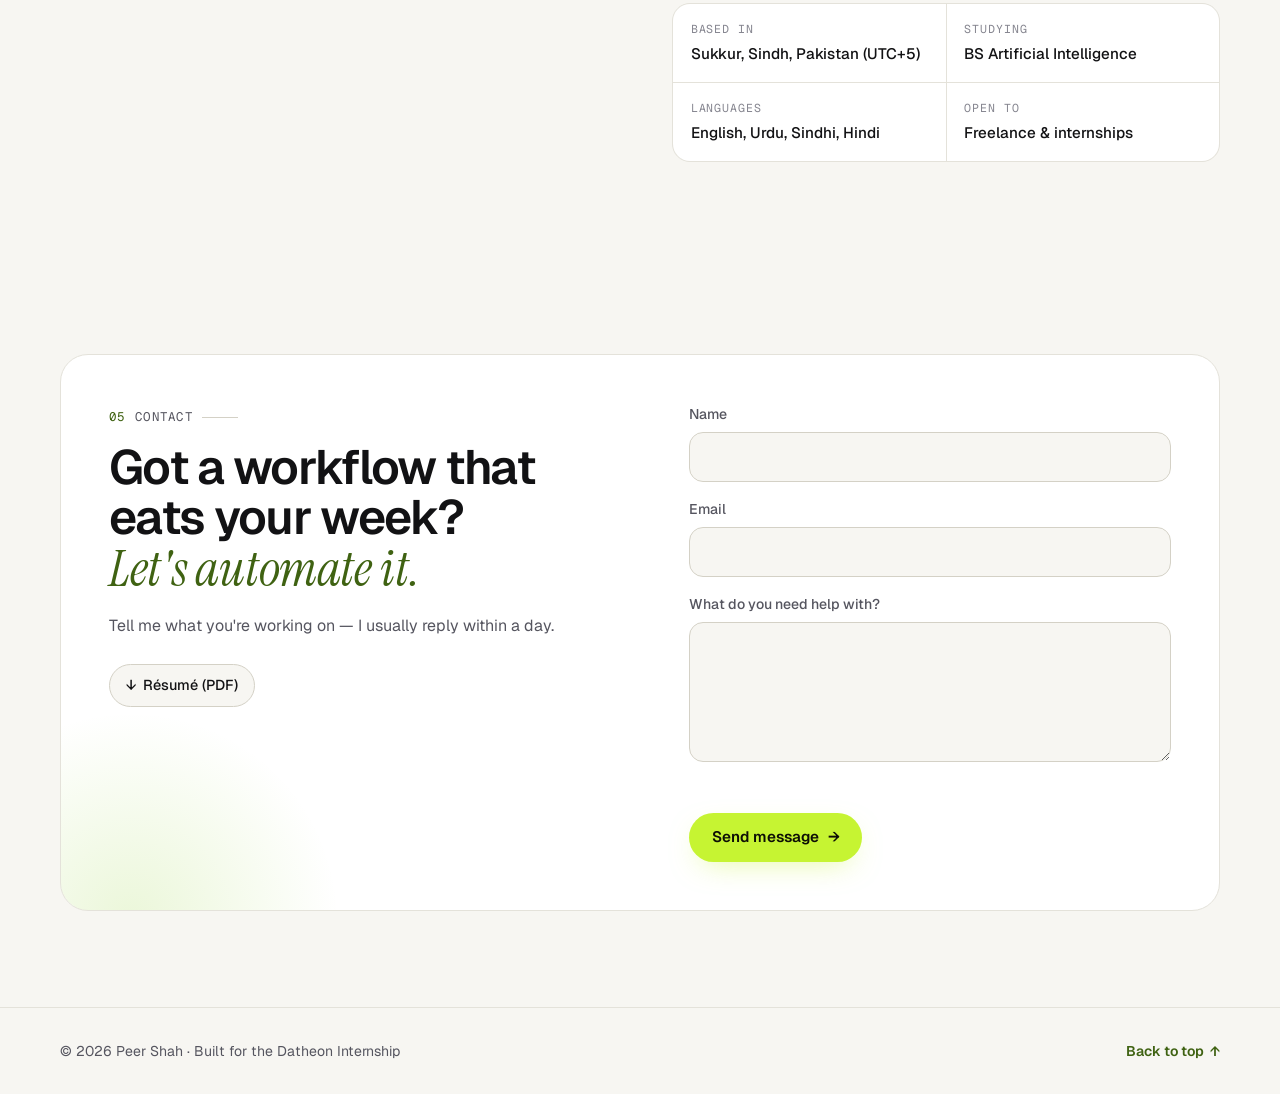
==== commit 4b09ba27: "Redesign portfolio, add résumé and improve all four projects Task 1 – Portfolio - New design: animat" ====
--- a/Task1-Portfolio/index.html
+++ b/Task1-Portfolio/index.html
@@ -1,155 +1,253 @@
 <!DOCTYPE html>
-<html lang="en">
+<html lang="en" data-theme="dark">
 <head>
   <meta charset="UTF-8" />
   <meta name="viewport" content="width=device-width, initial-scale=1.0" />
-  <meta name="description" content="Personal developer portfolio – projects, skills and contact." />
-  <title>Developer Portfolio</title>
-  <link rel="icon" href="data:image/svg+xml,%3Csvg xmlns=%27http://www.w3.org/2000/svg%27 viewBox=%270 0 100 100%27%3E%3Ctext y=%27.9em%27 font-size=%2790%27%3E⚡%3C/text%3E%3C/svg%3E" />
+  <meta name="description" content="Peer Shah – AI developer building AI agents, n8n automations and full-stack web apps. Projects, skills, experience and contact." />
+  <meta name="theme-color" content="#0b0b0d" />
+  <meta property="og:title" content="Peer Shah – AI Developer & Full-Stack Web" />
+  <meta property="og:description" content="AI agents, automations and full-stack web apps. Projects, skills, experience and contact." />
+  <meta property="og:type" content="website" />
+  <meta property="og:image" content="../screenshots/task1-portfolio.jpg" />
+  <title>Peer Shah – AI Developer & Full-Stack Web</title>
+  <link rel="icon" href="data:image/svg+xml,%3Csvg xmlns=%27http://www.w3.org/2000/svg%27 viewBox=%270 0 100 100%27%3E%3Crect width=%27100%27 height=%27100%27 rx=%2724%27 fill=%27%23c6f432%27/%3E%3Ctext x=%2750%27 y=%2766%27 font-family=%27Arial%27 font-weight=%27700%27 font-size=%2744%27 text-anchor=%27middle%27 fill=%27%230d0f05%27%3EPS%3C/text%3E%3C/svg%3E" />
   <link rel="preconnect" href="https://fonts.googleapis.com" />
   <link rel="preconnect" href="https://fonts.gstatic.com" crossorigin />
-  <link href="https://fonts.googleapis.com/css2?family=Permanent+Marker&family=Space+Grotesk:wght@400;500;600;700&display=swap" rel="stylesheet" />
+  <link href="https://fonts.googleapis.com/css2?family=Geist:wght@400;500;600;700&family=Geist+Mono:wght@400;500&family=Instrument+Serif:ital@0;1&display=swap" rel="stylesheet" />
   <link rel="stylesheet" href="css/style.css" />
 </head>
 <body>
+  <a href="#main" class="skip-link">Skip to content</a>
+
+  <!-- HEADER -->
   <header class="header" id="header">
     <nav class="nav container" aria-label="Main navigation">
-      <a href="#home" class="logo">Your Name<span>.</span></a>
+      <a href="#home" class="logo" aria-label="Peer Shah, home"><span class="logo-mark" aria-hidden="true">PS</span><span class="logo-name">Peer Shah</span></a>
       <ul class="nav-links" id="nav-links">
-        <li><a href="#home">Home</a></li>
-        <li><a href="#projects">Projects</a></li>
+        <li><a href="#work">Work</a></li>
         <li><a href="#skills">Skills</a></li>
+        <li><a href="#experience">Experience</a></li>
         <li><a href="#about">About</a></li>
         <li><a href="#contact">Contact</a></li>
+        <li class="only-mobile"><a href="resume.html">Résumé ↗</a></li>
       </ul>
       <div class="nav-actions">
-        <button id="theme-toggle" class="icon-btn" aria-label="Toggle dark / light theme">☀️</button>
-        <button id="hamburger" class="icon-btn hamburger" aria-label="Open menu" aria-expanded="false">☰</button>
+        <button id="theme-toggle" class="icon-btn" type="button" aria-label="Switch to light theme" aria-pressed="false"><span aria-hidden="true">☀</span></button>
+        <a href="resume.html" class="btn btn-small btn-ghost hide-mobile">Résumé</a>
+        <button id="hamburger" class="icon-btn hamburger" type="button" aria-label="Open menu" aria-expanded="false" aria-controls="nav-links"><span aria-hidden="true">☰</span></button>
       </div>
     </nav>
   </header>
 
-  <main>
+  <main id="main" tabindex="-1">
     <!-- HERO -->
     <section id="home" class="hero">
-      <span class="blob b1" aria-hidden="true"></span>
-      <span class="blob b2" aria-hidden="true"></span>
-      <span class="blob b3" aria-hidden="true"></span>
+      <div class="hero-bg" aria-hidden="true"></div>
       <div class="container hero-grid">
-        <div class="hero-text">
-          <p class="hey">Hey,</p>
-          <h1><span class="im">I'm</span> Your&nbsp;Name</h1>
-          <p class="roles">Full Stack Developer <i>•</i> Frontend <i>•</i> Problem Solver</p>
-          <p class="typed"><span id="typed-text"></span><span class="cursor" aria-hidden="true">|</span></p>
+        <div class="hero-copy">
+          <p class="status"><span class="pulse" aria-hidden="true"></span> Available for freelance projects</p>
+          <h1>I build <em>AI agents</em>, automations &amp; full-stack web apps.</h1>
+          <p class="lead">Hi, I'm <strong>Peer Shah</strong> — an AI developer and BS Artificial Intelligence student in Sukkur, Pakistan. I turn repetitive work into n8n workflows, LLM-powered agents and fast, accessible web apps.</p>
           <div class="hero-cta">
-            <a href="#projects" class="btn btn-lime"><span aria-hidden="true">▶</span> View Projects</a>
-            <a href="resume.html" class="btn btn-outline" target="_blank" rel="noopener">Resume <span aria-hidden="true">↗</span></a>
-          </div>
-          <p class="scroll-hint"><span class="mouse" aria-hidden="true"></span> Scroll down</p>
-        </div>
-
-        <div class="hero-art" aria-hidden="true">
-          <div class="bubble">Let's build something awesome!</div>
-          <svg class="avatar-svg" viewBox="0 0 320 360" role="img" focusable="false">
-            <path d="M30 360 C30 268 90 236 160 236 C230 236 290 268 290 360Z" fill="#7c3aed" stroke="#0b0b10" stroke-width="5"/>
-            <path d="M112 242 Q160 304 208 242 Z" fill="#5b21b6" stroke="#0b0b10" stroke-width="5" stroke-linejoin="round"/>
-            <path d="M138 300 L134 352 M182 300 L186 352" stroke="#c6f432" stroke-width="4" stroke-linecap="round"/>
-            <rect x="140" y="208" width="40" height="44" rx="16" fill="#f1b788" stroke="#0b0b10" stroke-width="5"/>
-            <ellipse cx="160" cy="150" rx="70" ry="76" fill="#ffd2a8" stroke="#0b0b10" stroke-width="5"/>
-            <ellipse cx="90" cy="158" rx="11" ry="15" fill="#ffd2a8" stroke="#0b0b10" stroke-width="5"/>
-            <circle cx="88" cy="176" r="5" fill="#c6f432" stroke="#0b0b10" stroke-width="3"/>
-            <path d="M86 140 C62 60 128 36 162 46 C204 32 262 70 234 140 C222 102 192 92 160 92 C128 92 104 104 86 140Z" fill="#14141d" stroke="#0b0b10" stroke-width="5" stroke-linejoin="round"/>
-            <circle cx="118" cy="44" r="16" fill="#14141d" stroke="#0b0b10" stroke-width="5"/>
-            <circle cx="170" cy="30" r="18" fill="#14141d" stroke="#0b0b10" stroke-width="5"/>
-            <circle cx="222" cy="52" r="15" fill="#14141d" stroke="#0b0b10" stroke-width="5"/>
-            <circle cx="132" cy="150" r="11" fill="#fff" stroke="#0b0b10" stroke-width="4"/><circle cx="135" cy="151" r="5" fill="#0b0b10"/>
-            <path d="M184 152 Q196 140 208 152" fill="none" stroke="#0b0b10" stroke-width="6" stroke-linecap="round"/>
-            <path d="M120 182 Q160 226 200 182 Z" fill="#fff" stroke="#0b0b10" stroke-width="5" stroke-linejoin="round"/>
-            <path d="M138 198 Q160 212 182 198" fill="#ff6b81" opacity=".9"/>
-            <circle cx="108" cy="178" r="9" fill="#ff9aa2" opacity=".55"/><circle cx="214" cy="178" r="9" fill="#ff9aa2" opacity=".55"/>
-          </svg>
-          <span class="sticker s-code">&lt;/&gt;</span>
-          <span class="sticker s-star">★</span>
-          <span class="sticker s-bolt">⚡</span>
-        </div>
-      </div>
-    </section>
-
-    <!-- PROJECTS -->
-    <section id="projects" class="section">
+            <a href="#work" class="btn btn-primary">View my work <span aria-hidden="true">→</span></a>
+            <a href="assets/Peer_Shah_Resume.pdf" class="btn btn-ghost" download>Download résumé <span class="mono-tag">PDF</span></a>
+          </div>
+          <ul class="hero-stats">
+            <li><strong>10</strong><span>projects shipped</span></li>
+            <li><strong>4</strong><span>hackathons</span></li>
+            <li><strong>UTC+5</strong><span>Sukkur, PK</span></li>
+          </ul>
+        </div>
+
+        <div class="hero-visual" aria-hidden="true">
+          <div class="console">
+            <div class="console-bar"><i></i><i></i><i></i><span>~/agents — zsh</span></div>
+            <div class="console-body" id="console"></div>
+          </div>
+          <div class="chip-float cf-1"><span class="cf-dot"></span>n8n workflow · active</div>
+          <div class="chip-float cf-2">RAG · Chroma ✓</div>
+          <div class="chip-float cf-3">llama.cpp · offline</div>
+        </div>
+      </div>
+    </section>
+
+    <!-- TECH MARQUEE -->
+    <div class="marquee" aria-label="Technologies I work with">
+      <ul class="marquee-track">
+        <li>Python</li><li>TypeScript</li><li>JavaScript</li><li>n8n</li><li>LLM APIs</li><li>RAG</li><li>React</li><li>Node.js</li><li>FastAPI</li><li>PostgreSQL</li><li>llama.cpp</li><li>whisper.cpp</li><li>Express</li><li>Drizzle ORM</li><li>Git</li>
+      </ul>
+    </div>
+
+    <!-- WORK -->
+    <section id="work" class="section">
       <div class="container">
         <div class="section-head">
-          <h2 class="section-title">Featured Projects</h2>
-          <a href="#contact" class="link-arrow">Work with me <span aria-hidden="true">→</span></a>
+          <div>
+            <p class="eyebrow"><span>01</span> Selected work</p>
+            <h2 class="section-title">Things I've <em>built</em></h2>
+          </div>
+          <div class="filters" role="group" aria-label="Filter projects">
+            <button type="button" class="filter active" data-filter="all" aria-pressed="true">All</button>
+            <button type="button" class="filter" data-filter="ai" aria-pressed="false">AI &amp; Agents</button>
+            <button type="button" class="filter" data-filter="automation" aria-pressed="false">Automation</button>
+            <button type="button" class="filter" data-filter="web" aria-pressed="false">Web Apps</button>
+          </div>
         </div>
         <div class="projects-grid" id="projects-grid"></div>
+        <p class="sr-only" id="filter-status" aria-live="polite"></p>
       </div>
     </section>
 
     <!-- SKILLS -->
     <section id="skills" class="section">
-      <div class="container panel skills-panel">
-        <h2 class="section-title">Skills</h2>
+      <div class="container">
+        <div class="section-head">
+          <div>
+            <p class="eyebrow"><span>02</span> Toolkit</p>
+            <h2 class="section-title">Skills &amp; <em>stack</em></h2>
+          </div>
+          <p class="section-note">The tools I reach for to go from idea to a working version — fast.</p>
+        </div>
         <div class="skills-grid">
-          <div class="skill" style="--c:#f97316"><span class="hex">H5</span><b>HTML5</b><div class="bar"><i data-level="95"></i></div></div>
-          <div class="skill" style="--c:#38bdf8"><span class="hex">CSS</span><b>CSS3 / Tailwind</b><div class="bar"><i data-level="90"></i></div></div>
-          <div class="skill" style="--c:#facc15"><span class="hex">JS</span><b>JavaScript ES6+</b><div class="bar"><i data-level="88"></i></div></div>
-          <div class="skill" style="--c:#22d3ee"><span class="hex">Re</span><b>React</b><div class="bar"><i data-level="75"></i></div></div>
-          <div class="skill" style="--c:#4ade80"><span class="hex">No</span><b>Node.js</b><div class="bar"><i data-level="70"></i></div></div>
-          <div class="skill" style="--c:#fb7185"><span class="hex">Gi</span><b>Git &amp; GitHub</b><div class="bar"><i data-level="85"></i></div></div>
-        </div>
+          <article class="skill-card wide">
+            <header><span class="skill-ico" aria-hidden="true">✦</span><h3>AI &amp; agents</h3></header>
+            <ul class="chips"><li>LLM APIs</li><li>AI agent development</li><li>Agentic workflows</li><li>Multi-agent systems</li><li>RAG (Chroma, embeddings)</li><li>Prompt engineering</li><li>Chatbots</li><li>Local LLMs — llama.cpp, whisper.cpp, Piper TTS</li></ul>
+          </article>
+          <article class="skill-card">
+            <header><span class="skill-ico" aria-hidden="true">⟳</span><h3>Automation</h3></header>
+            <ul class="chips"><li>n8n workflows</li><li>API integration</li><li>CRM / email / spreadsheet automation</li><li>Data handling</li><li>Report automation</li></ul>
+          </article>
+          <article class="skill-card">
+            <header><span class="skill-ico" aria-hidden="true">{ }</span><h3>Languages</h3></header>
+            <ul class="chips"><li>Python</li><li>TypeScript</li><li>JavaScript</li><li>SQL</li><li>HTML5</li><li>CSS3</li></ul>
+          </article>
+          <article class="skill-card">
+            <header><span class="skill-ico" aria-hidden="true">⌘</span><h3>Web &amp; backend</h3></header>
+            <ul class="chips"><li>React</li><li>Vite</li><li>Node.js</li><li>Express</li><li>FastAPI</li><li>Flask</li><li>REST / OpenAPI (Orval, Zod)</li></ul>
+          </article>
+          <article class="skill-card">
+            <header><span class="skill-ico" aria-hidden="true">▤</span><h3>Data &amp; DevOps</h3></header>
+            <ul class="chips"><li>PostgreSQL</li><li>Drizzle ORM</li><li>pnpm monorepos</li><li>Git &amp; GitHub</li><li>Render</li><li>Replit</li></ul>
+          </article>
+        </div>
+      </div>
+    </section>
+
+    <!-- EXPERIENCE -->
+    <section id="experience" class="section">
+      <div class="container">
+        <div class="section-head">
+          <div>
+            <p class="eyebrow"><span>03</span> Journey</p>
+            <h2 class="section-title">Experience &amp; <em>education</em></h2>
+          </div>
+          <a href="resume.html" class="link-arrow">Full résumé <span aria-hidden="true">↗</span></a>
+        </div>
+        <ol class="timeline">
+          <li class="tl-item">
+            <div class="tl-when"><span class="badge-now">Current</span></div>
+            <div class="tl-card">
+              <h3>Full Stack Web Developer Intern <span>— Datheon</span></h3>
+              <ul>
+                <li>Built four responsive web apps in vanilla HTML, CSS and JavaScript: this portfolio, a CRUD task manager, a REST-API weather dashboard and an e-commerce store.</li>
+                <li>Implemented <code>localStorage</code> persistence, async API calls with timeouts and fallbacks, cart / tax / shipping logic and a validated checkout.</li>
+                <li>Focused on accessibility: keyboard focus management, screen-reader labels and mobile-first layouts.</li>
+              </ul>
+            </div>
+          </li>
+          <li class="tl-item">
+            <div class="tl-when">Part-time · Remote</div>
+            <div class="tl-card">
+              <h3>Freelance AI Automation Developer <span>— Upwork</span></h3>
+              <ul>
+                <li>Builds n8n workflows that connect forms, spreadsheets, CRMs and email for clients.</li>
+                <li>Develops LLM-powered agents, chatbots, Python scripts and API integrations.</li>
+                <li>Built an AI Lead Qualification &amp; CRM Automation system as a client-style portfolio project.</li>
+              </ul>
+            </div>
+          </li>
+          <li class="tl-item">
+            <div class="tl-when">Research</div>
+            <div class="tl-card">
+              <h3>Co-author <span>— Dawood University</span></h3>
+              <p>Manuscript on drinking-water pollution in Sindh and Sukkur.</p>
+            </div>
+          </li>
+          <li class="tl-item">
+            <div class="tl-when">2025 – 2029</div>
+            <div class="tl-card">
+              <h3>BS Artificial Intelligence <span>— Dawood University of Engineering and Technology</span></h3>
+              <p>Expected graduation 2029.</p>
+            </div>
+          </li>
+        </ol>
       </div>
     </section>
 
     <!-- ABOUT -->
     <section id="about" class="section">
-      <div class="container panel about">
-        <div class="sticker-card" aria-hidden="true">
-          <span>Focus</span><span>Discipline</span><span>Consistency</span>
-        </div>
+      <div class="container about">
         <div>
-          <h2 class="section-title">About Me</h2>
-          <p>I'm a passionate web developer who loves turning ideas into playful, usable products. I care about semantic HTML, maintainable CSS and clean JavaScript &mdash; and I never stop learning new tools.</p>
-          <ul class="stats">
-            <li><strong>4+</strong><span>Projects</span></li>
-            <li><strong>1+</strong><span>Years learning</span></li>
-            <li><strong>100%</strong><span>Dedication</span></li>
-          </ul>
+          <p class="eyebrow"><span>04</span> About me</p>
+          <h2 class="section-title">I take repetitive work <em>off people's plates.</em></h2>
+        </div>
+        <div class="about-body">
+          <p>I'm an AI developer who builds automations, LLM-powered agents and full-stack web apps. I've shipped multi-agent platforms, offline local-LLM assistants and developer tools through competitive hackathons.</p>
+          <p>I work in n8n, Python and TypeScript, scope work clearly up front and deliver a working version early — then iterate with you.</p>
+          <dl class="facts">
+            <div><dt>Based in</dt><dd>Sukkur, Sindh, Pakistan (UTC+5)</dd></div>
+            <div><dt>Studying</dt><dd>BS Artificial Intelligence</dd></div>
+            <div><dt>Languages</dt><dd>English, Urdu, Sindhi, Hindi</dd></div>
+            <div><dt>Open to</dt><dd>Freelance &amp; internships</dd></div>
+          </dl>
         </div>
       </div>
     </section>
 
     <!-- CONTACT -->
     <section id="contact" class="section">
-      <div class="container panel contact">
+      <div class="container contact">
         <div class="contact-copy">
-          <h2 class="big-cta">Let's make something <span class="circled">dope!</span></h2>
-          <ul class="socials">
-            <li><a href="https://github.com/" target="_blank" rel="noopener">GitHub</a></li>
-            <li><a href="https://linkedin.com/" target="_blank" rel="noopener">LinkedIn</a></li>
-            <li><a href="mailto:you@example.com">Email</a></li>
+          <p class="eyebrow"><span>05</span> Contact</p>
+          <h2 class="big-cta">Got a workflow that eats your week? <em>Let's automate it.</em></h2>
+          <p class="muted">Tell me what you're working on — I usually reply within a day.</p>
+          <ul class="socials" id="socials">
+            <li><a href="assets/Peer_Shah_Resume.pdf" download><span aria-hidden="true">↓</span> Résumé (PDF)</a></li>
           </ul>
         </div>
-        <form id="contact-form" novalidate>
-          <label>Name <input type="text" id="c-name" required /></label>
-          <label>Email <input type="email" id="c-email" required /></label>
-          <label>Message <textarea id="c-msg" rows="4" required></textarea></label>
-          <p id="form-status" role="status"></p>
-          <button type="submit" class="btn btn-lime">Send Message</button>
+        <form id="contact-form" class="contact-form" novalidate>
+          <label>Name <input type="text" id="c-name" name="name" autocomplete="name" required /></label>
+          <label>Email <input type="email" id="c-email" name="email" autocomplete="email" required /></label>
+          <label>What do you need help with? <textarea id="c-msg" name="message" rows="5" maxlength="1000" required></textarea></label>
+          <p id="form-status" role="status" aria-live="polite"></p>
+          <button type="submit" class="btn btn-primary" id="send-btn">Send message <span aria-hidden="true">→</span></button>
         </form>
       </div>
     </section>
   </main>
 
-  <footer class="footer"><p>© <span id="year"></span> Your Name. Built for the Datheon Internship.</p></footer>
-
+  <footer class="footer">
+    <div class="container footer-inner">
+      <p>© <span id="year"></span> Peer Shah · Built for the Datheon Internship</p>
+      <a href="#home" class="link-arrow">Back to top <span aria-hidden="true">↑</span></a>
+    </div>
+  </footer>
+
+  <button id="to-top" class="to-top" type="button" aria-label="Back to top" hidden>↑</button>
+
+  <!-- PROJECT MODAL -->
   <div class="modal" id="modal" hidden>
-    <div class="modal-box" role="dialog" aria-modal="true" aria-labelledby="modal-title">
-      <button class="modal-close" id="modal-close" aria-label="Close">✕</button>
-      <h3 id="modal-title"></h3>
-      <p id="modal-desc"></p>
-      <div class="tags" id="modal-tags"></div>
-      <div class="modal-links" id="modal-links"></div>
+    <div class="modal-box" role="dialog" aria-modal="true" aria-labelledby="modal-title" aria-describedby="modal-desc">
+      <button class="modal-close" id="modal-close" type="button" aria-label="Close project details">✕</button>
+      <div id="modal-cover" class="modal-cover"></div>
+      <div class="modal-body">
+        <p class="modal-meta" id="modal-meta"></p>
+        <h3 id="modal-title"></h3>
+        <p id="modal-desc"></p>
+        <ul class="modal-points" id="modal-points"></ul>
+        <ul class="chips" id="modal-tags"></ul>
+        <div class="modal-links" id="modal-links"></div>
+      </div>
     </div>
   </div>
 
--- a/Task1-Portfolio/css/style.css
+++ b/Task1-Portfolio/css/style.css
@@ -1,162 +1,316 @@
+/* =========================================================
+   Peer Shah – portfolio
+   Fonts: Geist (UI), Geist Mono (labels), Instrument Serif (accents)
+   ========================================================= */
+
 /* ---------- Theme tokens ---------- */
 :root, [data-theme="dark"] {
-  --bg: #0b0b10; --surface: #14141d; --surface2: #1c1c28; --text: #f4f4f8; --muted: #b0b0c4;
-  --lime: #c6f432; --on-lime: #10110a; --purple: #7c3aed; --accent: #c6f432; --accent-2: #b79cff;
-  --border: #2a2a3a; --shadow: 0 10px 30px rgba(0, 0, 0, .5); --header-bg: rgba(11, 11, 16, .82);
+  --bg: #0b0b0d; --bg-2: #101013; --surface: #141417; --surface-2: #1b1b1f;
+  --line: #26262c; --line-2: #34343c;
+  --text: #ededf0; --muted: #a3a3ad; --faint: #6f6f7a;
+  --accent: #c6f432; --accent-text: #c6f432; --on-accent: #0d0f05;
+  --violet: #a78bfa; --cyan: #67e8f9; --green: #4ade80; --danger: #ff8f8f;
+  --glow: rgba(198, 244, 50, .10);
+  --shadow: 0 24px 60px -28px rgba(0, 0, 0, .75);
+  --header-bg: rgba(11, 11, 13, .72);
+  color-scheme: dark;
 }
 [data-theme="light"] {
-  --bg: #f7f3ea; --surface: #ffffff; --surface2: #efe9d8; --text: #14141d; --muted: #4f4f63;
-  --lime: #c6f432; --on-lime: #10110a; --purple: #7c3aed; --accent: #5b21b6; --accent-2: #5b21b6;
-  --border: #ded6c0; --shadow: 0 10px 30px rgba(60, 40, 0, .12); --header-bg: rgba(247, 243, 234, .85);
-}
+  --bg: #f7f6f2; --bg-2: #f0eee8; --surface: #ffffff; --surface-2: #f3f2ed;
+  --line: #e4e2da; --line-2: #d4d1c6;
+  --text: #121214; --muted: #55555f; --faint: #85858f;
+  --accent: #c6f432; --accent-text: #3f6212; --on-accent: #0d0f05;
+  --violet: #6d28d9; --cyan: #0e7490; --green: #15803d; --danger: #b91c1c;
+  --glow: rgba(132, 204, 22, .16);
+  --shadow: 0 24px 50px -30px rgba(50, 45, 20, .35);
+  --header-bg: rgba(247, 246, 242, .82);
+  color-scheme: light;
+}
+
+/* ---------- Base ---------- */
 * { box-sizing: border-box; margin: 0; padding: 0; }
-html { scroll-behavior: smooth; scroll-padding-top: 76px; }
-body { font-family: "Space Grotesk", "Segoe UI", system-ui, sans-serif; background: var(--bg); color: var(--text); line-height: 1.6; transition: background .3s, color .3s; overflow-x: hidden; }
+html { scroll-behavior: smooth; scroll-padding-top: 84px; -webkit-text-size-adjust: 100%; }
+body { font-family: "Geist", "Segoe UI", system-ui, sans-serif; font-size: 16px; line-height: 1.6; background: var(--bg); color: var(--text); transition: background .3s, color .3s; overflow-x: hidden; -webkit-font-smoothing: antialiased; }
 a { color: inherit; text-decoration: none; }
-ul { list-style: none; }
-.container { width: min(1120px, 92%); margin-inline: auto; }
-.marker, h1, .section-title, .big-cta, .logo, .bubble, .sticker-card { font-family: "Permanent Marker", "Comic Sans MS", cursive; font-weight: 400; }
+ul, ol { list-style: none; }
+img { max-width: 100%; display: block; }
+button, input, textarea { font: inherit; color: inherit; }
+code { font-family: "Geist Mono", ui-monospace, monospace; font-size: .88em; background: var(--surface-2); border: 1px solid var(--line); border-radius: 6px; padding: .05em .35em; }
+em { font-family: "Instrument Serif", Georgia, serif; font-style: italic; font-weight: 400; color: var(--accent-text); letter-spacing: -.005em; }
+::selection { background: var(--accent); color: var(--on-accent); }
+:focus-visible { outline: 2px solid var(--accent-text); outline-offset: 3px; border-radius: 6px; }
+main:focus { outline: none; }
+body.no-scroll { overflow: hidden; }
+.container { width: min(1160px, 100% - 32px); margin-inline: auto; }
+.sr-only { position: absolute; width: 1px; height: 1px; overflow: hidden; clip: rect(0 0 0 0); white-space: nowrap; }
+.skip-link { position: absolute; left: 1rem; top: -60px; z-index: 200; background: var(--accent); color: var(--on-accent); padding: .6rem 1rem; border-radius: 10px; font-weight: 600; transition: top .2s; }
+.skip-link:focus { top: 1rem; }
+.muted { color: var(--muted); }
+
+/* ---------- Buttons ---------- */
+.btn { display: inline-flex; align-items: center; justify-content: center; gap: .55rem; min-height: 46px; padding: .7rem 1.35rem; border-radius: 999px; border: 1px solid transparent; font-weight: 600; font-size: .95rem; cursor: pointer; transition: transform .2s, background .2s, border-color .2s, box-shadow .2s; white-space: nowrap; }
+.btn:hover { transform: translateY(-2px); }
+.btn:disabled { opacity: .7; cursor: wait; transform: none; }
+.btn-primary { background: var(--accent); color: var(--on-accent); box-shadow: 0 10px 30px -12px rgba(198, 244, 50, .55); }
+.btn-primary:hover { box-shadow: 0 14px 34px -10px rgba(198, 244, 50, .7); }
+.btn-ghost { background: var(--surface); border-color: var(--line-2); color: var(--text); }
+.btn-ghost:hover { border-color: var(--text); }
+.btn-small { min-height: 38px; padding: .4rem 1rem; font-size: .86rem; }
+.mono-tag { font-family: "Geist Mono", monospace; font-size: .68rem; font-weight: 500; padding: .1rem .4rem; border-radius: 6px; background: var(--surface-2); border: 1px solid var(--line); color: var(--muted); }
+.link-arrow { display: inline-flex; gap: .35rem; align-items: center; font-weight: 600; color: var(--accent-text); }
+.link-arrow:hover { text-decoration: underline; text-underline-offset: 4px; }
 
 /* ---------- Header ---------- */
-.header { position: fixed; inset: 0 0 auto 0; z-index: 50; background: var(--header-bg); backdrop-filter: blur(12px); border-bottom: 1px solid var(--border); }
-.nav { display: flex; align-items: center; justify-content: space-between; height: 66px; }
-.logo { font-size: 1.5rem; color: var(--accent); letter-spacing: .5px; }
-.logo span { color: var(--purple); }
-.nav-links { display: flex; gap: 2rem; }
-.nav-links a { font-weight: 500; color: var(--muted); padding: .3rem 0; border-bottom: 2px solid transparent; transition: color .2s, border-color .2s; }
-.nav-links a:hover, .nav-links a.active { color: var(--accent); border-color: var(--accent); }
-.nav-actions { display: flex; gap: .5rem; }
-.icon-btn { background: var(--purple); border: none; color: #fff; width: 42px; height: 42px; border-radius: 50%; cursor: pointer; font-size: 1.1rem; transition: transform .2s; }
-.icon-btn:hover { transform: rotate(12deg) scale(1.06); }
+.header { position: fixed; inset: 0 0 auto 0; z-index: 50; background: var(--header-bg); backdrop-filter: saturate(160%) blur(14px); -webkit-backdrop-filter: saturate(160%) blur(14px); border-bottom: 1px solid var(--line); }
+.nav { display: flex; align-items: center; justify-content: space-between; gap: 1rem; height: 68px; }
+.logo { display: inline-flex; align-items: center; gap: .6rem; font-weight: 600; letter-spacing: -.01em; }
+.logo-mark { display: grid; place-items: center; width: 34px; height: 34px; border-radius: 10px; background: var(--accent); color: var(--on-accent); font-family: "Geist Mono", monospace; font-size: .8rem; font-weight: 500; }
+.nav-links { display: flex; gap: .3rem; }
+.nav-links a { display: block; padding: .45rem .8rem; border-radius: 999px; color: var(--muted); font-size: .93rem; font-weight: 500; transition: color .2s, background .2s; }
+.nav-links a:hover { color: var(--text); background: var(--surface-2); }
+.nav-links a.active { color: var(--text); background: var(--surface-2); box-shadow: inset 0 0 0 1px var(--line-2); }
+.only-mobile { display: none; }
+.nav-actions { display: flex; align-items: center; gap: .5rem; }
+.icon-btn { display: grid; place-items: center; width: 40px; height: 40px; border-radius: 12px; border: 1px solid var(--line-2); background: var(--surface); cursor: pointer; font-size: 1.05rem; transition: border-color .2s, transform .2s; }
+.icon-btn:hover { border-color: var(--text); }
 .hamburger { display: none; }
 
 /* ---------- Hero ---------- */
-.hero { position: relative; min-height: 100vh; display: flex; align-items: center; padding: 110px 0 60px; overflow: hidden; }
-.blob { position: absolute; z-index: 0; filter: blur(2px); }
-.b1 { top: -90px; left: -80px; width: 340px; height: 260px; background: #7c3aed; border-radius: 60% 40% 70% 30% / 50% 60% 40% 50%; }
-.b2 { bottom: 40px; left: -110px; width: 260px; height: 260px; background: #38bdf8; border-radius: 40% 60% 55% 45% / 55% 40% 60% 45%; opacity: .85; }
-.b3 { top: 20%; right: -90px; width: 260px; height: 360px; background: #ff6b3d; border-radius: 55% 45% 40% 60% / 45% 55% 45% 55%; opacity: .8; }
-.hero-grid { position: relative; z-index: 1; display: grid; grid-template-columns: 1.1fr .9fr; gap: 2rem; align-items: center; }
-.hey { font-family: "Permanent Marker", cursive; font-size: 1.6rem; color: var(--text); }
-.hero h1 { font-size: clamp(3rem, 9vw, 6.2rem); line-height: 1; margin: .2rem 0 1rem; position: relative; display: inline-block; text-shadow: 3px 3px 0 rgba(124, 58, 237, .55); }
-.hero h1 .im { font-size: .55em; color: var(--accent); }
-.hero h1::after { content: ""; position: absolute; left: 0; right: 8%; bottom: -.1em; height: .14em; background: var(--lime); border-radius: 4px; transform: rotate(-1.5deg); }
-.roles { font-size: 1.15rem; font-weight: 500; }
-.roles i { color: var(--accent); font-style: normal; margin: 0 .3rem; }
-.typed { margin-top: .2rem; color: var(--accent); font-weight: 600; min-height: 1.6em; }
-.cursor { animation: blink 1s infinite; }
+.hero { position: relative; padding: 140px 0 80px; overflow: hidden; }
+.hero-bg { position: absolute; inset: 0; z-index: -1; pointer-events: none;
+  background:
+    radial-gradient(600px 380px at 78% 30%, var(--glow), transparent 70%),
+    radial-gradient(500px 300px at 10% 0%, rgba(167, 139, 250, .10), transparent 70%),
+    linear-gradient(var(--line) 1px, transparent 1px) 0 0 / 56px 56px,
+    linear-gradient(90deg, var(--line) 1px, transparent 1px) 0 0 / 56px 56px;
+  mask-image: radial-gradient(ellipse 80% 70% at 50% 30%, #000 30%, transparent 75%);
+  -webkit-mask-image: radial-gradient(ellipse 80% 70% at 50% 30%, #000 30%, transparent 75%);
+  opacity: .9; }
+.hero-grid { display: grid; grid-template-columns: 1.08fr .92fr; gap: 3.5rem; align-items: center; }
+.status { display: inline-flex; align-items: center; gap: .55rem; padding: .35rem .85rem .35rem .65rem; border: 1px solid var(--line-2); border-radius: 999px; background: var(--surface); font-size: .84rem; color: var(--muted); font-weight: 500; }
+.pulse { position: relative; width: 8px; height: 8px; border-radius: 50%; background: var(--green); }
+.pulse::after { content: ""; position: absolute; inset: -4px; border-radius: 50%; border: 2px solid var(--green); opacity: 0; animation: ping 2s ease-out infinite; }
+@keyframes ping { 0% { transform: scale(.6); opacity: .8; } 100% { transform: scale(1.6); opacity: 0; } }
+.hero h1 { font-size: clamp(2.5rem, 6vw, 4.5rem); line-height: 1.02; font-weight: 600; letter-spacing: -.04em; margin: 1.3rem 0 1.3rem; text-wrap: balance; }
+.hero h1 em { font-size: 1.08em; letter-spacing: -.02em; }
+.lead { font-size: clamp(1.02rem, 1.6vw, 1.15rem); color: var(--muted); max-width: 54ch; }
+.lead strong { color: var(--text); font-weight: 600; }
+.hero-cta { display: flex; flex-wrap: wrap; gap: .75rem; margin: 2rem 0 2.4rem; }
+.hero-stats { display: flex; flex-wrap: wrap; gap: 0; border-top: 1px solid var(--line); padding-top: 1.3rem; }
+.hero-stats li { display: grid; padding-right: 2rem; margin-right: 2rem; border-right: 1px solid var(--line); }
+.hero-stats li:last-child { border-right: 0; margin-right: 0; padding-right: 0; }
+.hero-stats strong { font-size: 1.6rem; font-weight: 600; letter-spacing: -.03em; line-height: 1.2; }
+.hero-stats span { font-size: .82rem; color: var(--muted); }
+
+/* hero console (always dark, it's a terminal) */
+.hero-visual { position: relative; padding: 1.5rem 0; }
+.console { position: relative; z-index: 1; background: #0e0e11; color: #d9d9e0; border: 1px solid #2a2a31; border-radius: 18px; box-shadow: 0 40px 80px -30px rgba(0, 0, 0, .7), 0 0 0 1px rgba(255, 255, 255, .02) inset; overflow: hidden; transform: rotate(1.2deg); }
+[data-theme="light"] .console { box-shadow: 0 40px 70px -30px rgba(40, 40, 20, .45); }
+.console-bar { display: flex; align-items: center; gap: 7px; padding: .75rem 1rem; background: #16161a; border-bottom: 1px solid #25252b; }
+.console-bar i { width: 11px; height: 11px; border-radius: 50%; background: #ff5f57; }
+.console-bar i:nth-child(2) { background: #febc2e; }
+.console-bar i:nth-child(3) { background: #28c840; }
+.console-bar span { margin-left: auto; margin-right: auto; padding-right: 40px; font-family: "Geist Mono", monospace; font-size: .74rem; color: #8b8b96; }
+.console-body { font-family: "Geist Mono", ui-monospace, monospace; font-size: .8rem; line-height: 1.75; padding: 1.1rem 1.2rem 1.3rem; min-height: 286px; white-space: pre-wrap; word-break: break-word; }
+.console-body .ln { display: block; animation: lineIn .25s ease; }
+@keyframes lineIn { from { opacity: 0; transform: translateY(4px); } }
+.console-body .p { color: #c6f432; }
+.console-body .tag { color: #a78bfa; }
+.console-body .ok { color: #4ade80; }
+.console-body .dim { color: #7d7d88; }
+.console-body .warn { color: #fbbf24; }
+.console-body .caret { display: inline-block; width: .55em; height: 1.05em; vertical-align: -.15em; background: #c6f432; animation: blink 1s steps(1) infinite; }
 @keyframes blink { 50% { opacity: 0; } }
-.hero-cta { display: flex; gap: 1rem; flex-wrap: wrap; margin: 1.6rem 0 1.4rem; }
-.btn { display: inline-flex; align-items: center; gap: .5rem; padding: .85rem 1.7rem; border-radius: 999px; font-weight: 700; border: 2px solid transparent; cursor: pointer; font: inherit; font-weight: 700; transition: transform .2s, box-shadow .2s; }
-.btn:hover { transform: translateY(-3px) rotate(-1deg); box-shadow: 0 8px 0 rgba(0, 0, 0, .25); }
-.btn-lime { background: var(--lime); color: var(--on-lime); }
-.btn-outline { border-color: var(--accent-2); color: var(--text); background: var(--surface); }
-.scroll-hint { display: flex; align-items: center; gap: .6rem; color: var(--muted); font-size: .9rem; }
-.mouse { width: 18px; height: 28px; border: 2px solid var(--muted); border-radius: 12px; position: relative; }
-.mouse::after { content: ""; position: absolute; left: 50%; top: 5px; width: 3px; height: 6px; margin-left: -1.5px; background: var(--muted); border-radius: 2px; animation: scrolly 1.6s infinite; }
-@keyframes scrolly { 60% { transform: translateY(8px); opacity: 0; } }
-
-.hero-art { position: relative; justify-self: center; width: min(340px, 80%); }
-.hero-art::before { content: ""; position: absolute; left: 8%; right: 8%; top: 4%; aspect-ratio: 1; border-radius: 50%; background: var(--lime); border: 4px solid #0b0b10; box-shadow: 10px 10px 0 var(--purple); }
-.avatar-svg { position: relative; width: 100%; height: auto; filter: drop-shadow(0 18px 24px rgba(0, 0, 0, .35)); animation: float 5s ease-in-out infinite; }
-@keyframes float { 50% { transform: translateY(-10px) rotate(1deg); } }
-.bubble { position: absolute; top: -8px; left: -30px; z-index: 2; background: #38bdf8; color: #06121f; padding: .7rem 1rem; border-radius: 22px 22px 22px 4px; font-size: .95rem; max-width: 190px; transform: rotate(-6deg); border: 3px solid #0b0b10; }
-.sticker { position: absolute; display: grid; place-items: center; font-weight: 700; border: 3px solid #0b0b10; border-radius: 14px; }
-.s-code { right: -10px; bottom: 60px; background: var(--lime); color: #10110a; padding: .3rem .7rem; transform: rotate(8deg); font-family: monospace; }
-.s-star { top: 30%; right: -14px; color: #ffd93d; border: none; font-size: 2.2rem; text-shadow: 2px 2px 0 #0b0b10; }
-.s-bolt { bottom: 25%; left: -20px; border: none; font-size: 2rem; }
+.chip-float { position: absolute; z-index: 2; display: inline-flex; align-items: center; gap: .45rem; padding: .45rem .8rem; border-radius: 12px; background: var(--surface); border: 1px solid var(--line-2); box-shadow: var(--shadow); font-family: "Geist Mono", monospace; font-size: .74rem; color: var(--text); animation: bob 6s ease-in-out infinite; white-space: nowrap; }
+.cf-dot { width: 7px; height: 7px; border-radius: 50%; background: var(--green); }
+.cf-1 { top: -.4rem; left: -1.4rem; transform: rotate(-3deg); }
+.cf-2 { right: -1rem; top: 42%; animation-delay: -2s; }
+.cf-3 { bottom: -.2rem; left: 12%; animation-delay: -4s; background: var(--accent); color: var(--on-accent); border-color: transparent; }
+@keyframes bob { 50% { translate: 0 -8px; } }
+
+/* ---------- Marquee ---------- */
+.marquee { border-block: 1px solid var(--line); background: var(--bg-2); overflow: hidden; padding: 1rem 0; mask-image: linear-gradient(90deg, transparent, #000 10%, #000 90%, transparent); -webkit-mask-image: linear-gradient(90deg, transparent, #000 10%, #000 90%, transparent); }
+.marquee-track { display: flex; gap: 2.6rem; width: max-content; animation: scroll 38s linear infinite; }
+.marquee-track li { font-family: "Geist Mono", monospace; font-size: .9rem; color: var(--muted); white-space: nowrap; display: flex; align-items: center; gap: 2.6rem; }
+.marquee-track li::after { content: "✦"; color: var(--accent-text); font-size: .7rem; }
+.marquee:hover .marquee-track { animation-play-state: paused; }
+@keyframes scroll { to { transform: translateX(-50%); } }
 
 /* ---------- Sections ---------- */
-.section { padding: 4rem 0; }
-.panel { background: var(--surface); border: 1px solid var(--border); border-radius: 26px; padding: 2.2rem; box-shadow: var(--shadow); }
-.section-head { display: flex; justify-content: space-between; align-items: baseline; gap: 1rem; flex-wrap: wrap; margin-bottom: 1.6rem; }
-.section-title { font-size: clamp(1.7rem, 4vw, 2.4rem); margin-bottom: 1.2rem; display: inline-block; }
-.section-head .section-title { margin-bottom: 0; }
-.section-title::after { content: ""; display: block; height: 5px; width: 60%; margin-top: .25rem; background: var(--purple); border-radius: 4px; transform: rotate(-1deg); }
-.link-arrow { color: var(--accent); font-weight: 600; }
-.link-arrow:hover { text-decoration: underline; }
-
-/* Projects */
-.projects-grid { display: grid; grid-template-columns: repeat(auto-fit, minmax(230px, 1fr)); gap: 1.2rem; }
-.card { display: flex; flex-direction: column; background: var(--surface); border: 1px solid var(--border); border-radius: 20px; padding: 0; overflow: hidden; cursor: pointer; text-align: left; font: inherit; color: inherit; box-shadow: var(--shadow); transition: transform .25s, border-color .25s; }
-.card:hover, .card:focus-visible { transform: translateY(-8px) rotate(-1deg); border-color: var(--lime); outline: none; }
-.thumb { height: 150px; display: grid; place-items: center; position: relative; overflow: hidden; }
-.thumb::before { content: ""; position: absolute; width: 140px; height: 140px; border-radius: 50%; background: rgba(255, 255, 255, .22); top: -40px; right: -30px; }
-.thumb span { font-size: 3.6rem; filter: drop-shadow(0 6px 0 rgba(0, 0, 0, .25)); transition: transform .3s; }
-.card:hover .thumb span { transform: scale(1.15) rotate(-6deg); }
-.card .info { display: flex; justify-content: space-between; align-items: center; padding: 1rem 1.1rem .4rem; gap: .5rem; }
-.card h3 { font-size: 1.05rem; }
-.card small { color: var(--muted); }
-.card .arrow { color: var(--accent); font-size: 1.3rem; }
-.card .tags { padding: 0 1.1rem 1.1rem; }
-.tags { display: flex; gap: .4rem; flex-wrap: wrap; margin-top: .6rem; }
-.tags span { background: var(--surface2); border: 1px solid var(--border); border-radius: 999px; padding: .1rem .65rem; font-size: .75rem; color: var(--text); }
-
-/* Skills */
-.skills-grid { display: grid; grid-template-columns: repeat(auto-fit, minmax(150px, 1fr)); gap: 1.4rem; }
-.skill { display: flex; flex-direction: column; align-items: center; gap: .6rem; text-align: center; }
-.hex { width: 72px; height: 72px; display: grid; place-items: center; font-weight: 700; font-size: 1.3rem; color: var(--c); background: var(--surface2); border: 3px solid var(--c); border-radius: 22px; transform: rotate(-4deg); transition: transform .25s; }
-[data-theme="light"] .hex { background: var(--c); color: #10110a; border-color: #10110a; }
-.skill:hover .hex { transform: rotate(4deg) scale(1.1); }
-.skill b { font-size: .9rem; }
-.bar { width: 100%; height: 8px; background: var(--surface2); border-radius: 10px; overflow: hidden; border: 1px solid var(--border); }
-.bar i { display: block; height: 100%; width: 0; background: var(--c); border-radius: 10px; transition: width 1.2s ease; }
-
-/* About */
-.about { display: grid; grid-template-columns: 260px 1fr; gap: 2.4rem; align-items: center; }
-.sticker-card { background: var(--lime); color: var(--on-lime); border-radius: 22px; padding: 1.6rem 1.2rem; display: flex; flex-direction: column; gap: .2rem; font-size: 1.7rem; line-height: 1.15; transform: rotate(-3deg); border: 3px solid #0b0b10; box-shadow: 8px 8px 0 var(--purple); }
-.about p { color: var(--muted); max-width: 56ch; }
-.stats { display: flex; gap: 2rem; margin-top: 1.4rem; flex-wrap: wrap; }
-.stats li { display: flex; flex-direction: column; }
-.stats strong { font-size: 1.7rem; color: var(--accent); }
-.stats span { color: var(--muted); font-size: .9rem; }
-
-/* Contact */
-.contact { display: grid; grid-template-columns: 1fr 1fr; gap: 2.4rem; align-items: center; }
-.big-cta { font-size: clamp(1.9rem, 5vw, 3rem); line-height: 1.15; }
-.circled { display: inline-block; padding: 0 .5rem; border: 4px solid var(--lime); border-radius: 50%; transform: rotate(-3deg); color: var(--accent); }
-.socials { display: flex; gap: .7rem; flex-wrap: wrap; margin-top: 1.5rem; }
-.socials a { display: inline-block; padding: .45rem 1.1rem; border-radius: 999px; border: 2px solid var(--border); font-weight: 600; transition: all .2s; }
-.socials a:hover { background: var(--purple); border-color: var(--purple); color: #fff; }
-form { display: grid; gap: 1rem; }
-label { display: grid; gap: .3rem; font-weight: 600; font-size: .92rem; }
-input, textarea { padding: .75rem .9rem; border-radius: 12px; border: 2px solid var(--border); background: var(--surface2); color: var(--text); font: inherit; }
-input:focus, textarea:focus { outline: none; border-color: var(--lime); }
+.section { padding: 6rem 0; }
+.section-head { display: flex; justify-content: space-between; align-items: flex-end; gap: 1.5rem; flex-wrap: wrap; margin-bottom: 2.6rem; }
+.eyebrow { display: inline-flex; align-items: center; gap: .6rem; font-family: "Geist Mono", monospace; font-size: .78rem; text-transform: uppercase; letter-spacing: .1em; color: var(--muted); margin-bottom: .9rem; }
+.eyebrow span { color: var(--accent-text); }
+.eyebrow::after { content: ""; width: 36px; height: 1px; background: var(--line-2); }
+.section-title { font-size: clamp(2rem, 4.6vw, 3.3rem); line-height: 1.04; font-weight: 600; letter-spacing: -.035em; text-wrap: balance; }
+.section-title em { font-size: 1.08em; }
+.section-note { color: var(--muted); max-width: 36ch; }
+
+/* ---------- Projects ---------- */
+.filters { display: inline-flex; flex-wrap: wrap; gap: .3rem; padding: .3rem; border: 1px solid var(--line); border-radius: 999px; background: var(--surface); }
+.filter { border: 0; background: none; cursor: pointer; padding: .45rem .95rem; border-radius: 999px; font-size: .88rem; font-weight: 500; color: var(--muted); transition: background .2s, color .2s; }
+.filter:hover { color: var(--text); }
+.filter.active { background: var(--text); color: var(--bg); }
+.projects-grid { display: grid; grid-template-columns: repeat(auto-fill, minmax(min(100%, 330px), 1fr)); gap: 1.25rem; }
+.card { display: flex; flex-direction: column; text-align: left; cursor: pointer; background: var(--surface); border: 1px solid var(--line); border-radius: 22px; padding: .6rem; overflow: hidden; transition: transform .3s cubic-bezier(.2, .8, .2, 1), border-color .3s, box-shadow .3s; }
+.card:hover { transform: translateY(-5px); border-color: var(--line-2); box-shadow: var(--shadow); }
+.card[hidden] { display: none; }
+.card.enter { animation: cardIn .4s ease both; }
+@keyframes cardIn { from { opacity: 0; transform: translateY(12px) scale(.98); } }
+
+/* covers: real screenshot, or a generated cover for projects without one */
+.cover { position: relative; aspect-ratio: 16 / 10; border-radius: 16px; overflow: hidden; background: #111114; isolation: isolate; }
+.cover img { width: 100%; height: 100%; object-fit: cover; object-position: top; transition: transform .6s cubic-bezier(.2, .8, .2, 1); }
+.card:hover .cover img { transform: scale(1.04); }
+.cover.shot { padding-top: 26px; background: #1a1a1f; }
+.cover.art img { object-position: center; }
+.cover.shot::before { content: ""; position: absolute; top: 9px; left: 12px; width: 8px; height: 8px; border-radius: 50%; background: #ff5f57; box-shadow: 13px 0 #febc2e, 26px 0 #28c840; }
+.cover.gen { display: flex; flex-direction: column; justify-content: space-between; padding: 1.1rem 1.2rem; color: #f4f4f6;
+  background:
+    radial-gradient(120% 100% at 100% 0%, color-mix(in srgb, var(--c) 55%, transparent), transparent 62%),
+    radial-gradient(80% 80% at 0% 100%, color-mix(in srgb, var(--c) 18%, transparent), transparent 70%),
+    #111114; }
+.cover.gen::after { content: ""; position: absolute; inset: 0; z-index: -1; background: linear-gradient(rgba(255, 255, 255, .05) 1px, transparent 1px) 0 0 / 22px 22px, linear-gradient(90deg, rgba(255, 255, 255, .05) 1px, transparent 1px) 0 0 / 22px 22px; mask-image: linear-gradient(160deg, #000, transparent 75%); -webkit-mask-image: linear-gradient(160deg, #000, transparent 75%); }
+.cover.gen .cv-top { display: flex; justify-content: space-between; align-items: center; font-family: "Geist Mono", monospace; font-size: .7rem; color: rgba(255, 255, 255, .7); }
+.cover.gen .cv-glyph { font-size: 1.3rem; color: var(--c); }
+.cover.gen .cv-name { font-family: "Instrument Serif", Georgia, serif; font-style: italic; font-size: clamp(2rem, 4vw, 2.6rem); line-height: 1; letter-spacing: -.01em; transition: transform .5s cubic-bezier(.2, .8, .2, 1); }
+.card:hover .cover.gen .cv-name { transform: translateX(6px); }
+.card-body { display: flex; flex-direction: column; gap: .45rem; padding: 1rem .7rem .7rem; flex: 1; }
+.card-meta { display: flex; justify-content: space-between; align-items: center; gap: .6rem; font-family: "Geist Mono", monospace; font-size: .72rem; color: var(--muted); text-transform: uppercase; letter-spacing: .06em; }
+.card-meta .arrow { font-size: 1.05rem; color: var(--text); transition: transform .25s; }
+.card:hover .card-meta .arrow { transform: translate(3px, -3px); color: var(--accent-text); }
+.card h3 { font-size: 1.15rem; font-weight: 600; letter-spacing: -.02em; line-height: 1.25; }
+.card p { color: var(--muted); font-size: .92rem; display: -webkit-box; -webkit-line-clamp: 2; -webkit-box-orient: vertical; overflow: hidden; }
+.card .chips { margin-top: auto; padding-top: .5rem; }
+
+/* chips (shared) */
+.chips { display: flex; flex-wrap: wrap; gap: .4rem; }
+.chips li { font-size: .78rem; padding: .22rem .65rem; border-radius: 999px; background: var(--surface-2); border: 1px solid var(--line); color: var(--text); white-space: nowrap; }
+
+/* ---------- Skills ---------- */
+.skills-grid { display: grid; grid-template-columns: repeat(2, minmax(0, 1fr)); gap: 1.1rem; }
+.skill-card { background: var(--surface); border: 1px solid var(--line); border-radius: 22px; padding: 1.5rem; transition: border-color .3s, transform .3s; }
+.skill-card:hover { border-color: var(--line-2); transform: translateY(-3px); }
+.skill-card.wide { grid-column: 1 / -1; background: linear-gradient(140deg, color-mix(in srgb, var(--accent) 9%, var(--surface)), var(--surface) 55%); }
+.skill-card header { display: flex; align-items: center; gap: .75rem; margin-bottom: 1.1rem; }
+.skill-ico { display: grid; place-items: center; width: 40px; height: 40px; border-radius: 12px; background: var(--surface-2); border: 1px solid var(--line-2); font-family: "Geist Mono", monospace; font-size: .95rem; color: var(--accent-text); flex: none; }
+.skill-card h3 { font-size: 1.1rem; font-weight: 600; letter-spacing: -.02em; }
+.skill-card .chips li { font-size: .84rem; padding: .32rem .8rem; white-space: normal; }
+
+/* ---------- Timeline ---------- */
+.timeline { position: relative; display: grid; gap: 1rem; }
+.tl-item { display: grid; grid-template-columns: 170px minmax(0, 1fr); gap: 1.5rem; position: relative; }
+.tl-item::before { content: ""; position: absolute; left: 170px; top: 0; bottom: -1rem; width: 1px; background: var(--line); transform: translateX(.75rem); }
+.tl-item:last-child::before { bottom: 50%; }
+.tl-item::after { content: ""; position: absolute; left: 170px; top: 1.6rem; width: 11px; height: 11px; border-radius: 50%; background: var(--bg); border: 2px solid var(--accent-text); transform: translateX(calc(.75rem - 5px)); }
+.tl-when { padding-top: 1.3rem; font-family: "Geist Mono", monospace; font-size: .8rem; color: var(--muted); text-align: right; }
+.badge-now { display: inline-flex; align-items: center; gap: .4rem; padding: .2rem .6rem; border-radius: 999px; background: var(--accent); color: var(--on-accent); font-weight: 500; }
+.badge-now::before { content: ""; width: 6px; height: 6px; border-radius: 50%; background: currentColor; }
+.tl-card { margin-left: 1.5rem; background: var(--surface); border: 1px solid var(--line); border-radius: 18px; padding: 1.3rem 1.4rem; }
+.tl-card h3 { font-size: 1.08rem; font-weight: 600; letter-spacing: -.015em; margin-bottom: .5rem; }
+.tl-card h3 span { color: var(--muted); font-weight: 500; }
+.tl-card p, .tl-card li { color: var(--muted); font-size: .94rem; }
+.tl-card ul { display: grid; gap: .35rem; }
+.tl-card li { position: relative; padding-left: 1.1rem; }
+.tl-card li::before { content: "→"; position: absolute; left: 0; color: var(--accent-text); font-size: .85em; }
+
+/* ---------- About ---------- */
+.about { display: grid; grid-template-columns: 1fr 1fr; gap: 4rem; align-items: start; }
+.about-body { display: grid; gap: 1rem; color: var(--muted); font-size: 1.05rem; padding-top: 2.2rem; }
+.facts { display: grid; grid-template-columns: 1fr 1fr; gap: 1px; margin-top: .8rem; background: var(--line); border: 1px solid var(--line); border-radius: 18px; overflow: hidden; }
+.facts div { background: var(--surface); padding: 1rem 1.1rem; }
+.facts dt { font-family: "Geist Mono", monospace; font-size: .72rem; text-transform: uppercase; letter-spacing: .08em; color: var(--faint); }
+.facts dd { color: var(--text); font-size: .95rem; font-weight: 500; margin-top: .2rem; }
+
+/* ---------- Contact ---------- */
+.contact { display: grid; grid-template-columns: 1.05fr .95fr; gap: 3rem; align-items: start; background: var(--surface); border: 1px solid var(--line); border-radius: 28px; padding: clamp(1.5rem, 4vw, 3rem); position: relative; overflow: hidden; }
+.contact::before { content: ""; position: absolute; width: 420px; height: 420px; left: -140px; bottom: -220px; background: radial-gradient(circle, var(--glow), transparent 70%); pointer-events: none; }
+.big-cta { font-size: clamp(1.9rem, 4.2vw, 3rem); line-height: 1.06; font-weight: 600; letter-spacing: -.035em; margin-bottom: 1rem; text-wrap: balance; }
+.big-cta em { font-size: 1.06em; }
+.socials { display: flex; flex-wrap: wrap; gap: .6rem; margin-top: 1.6rem; }
+.socials a { display: inline-flex; align-items: center; gap: .45rem; padding: .55rem 1rem; border-radius: 999px; border: 1px solid var(--line-2); background: var(--bg); font-weight: 500; font-size: .9rem; transition: border-color .2s, transform .2s; }
+.socials a:hover { border-color: var(--text); transform: translateY(-2px); }
+.contact-form { position: relative; display: grid; gap: 1rem; }
+.contact-form label { display: grid; gap: .4rem; font-size: .88rem; font-weight: 500; color: var(--muted); }
+.contact-form input, .contact-form textarea { width: 100%; padding: .8rem 1rem; border-radius: 14px; border: 1px solid var(--line-2); background: var(--bg); color: var(--text); transition: border-color .2s, box-shadow .2s; resize: vertical; }
+.contact-form input:focus, .contact-form textarea:focus { outline: none; border-color: var(--accent-text); box-shadow: 0 0 0 4px var(--glow); }
+.contact-form [aria-invalid] { border-color: var(--danger); }
+.contact-form .btn { justify-self: start; }
 #form-status { min-height: 1.3em; font-size: .9rem; }
-#form-status.error { color: #ff8a8a; } #form-status.ok { color: var(--accent); }
-[data-theme="light"] #form-status.error { color: #b91c1c; }
-.footer { text-align: center; padding: 2rem 1rem; color: var(--muted); }
-
-/* Modal */
-.modal { position: fixed; inset: 0; background: rgba(0, 0, 0, .65); display: grid; place-items: center; z-index: 100; padding: 1rem; }
+#form-status.error { color: var(--danger); }
+#form-status.ok { color: var(--green); }
+
+/* ---------- Footer & back-to-top ---------- */
+.footer { border-top: 1px solid var(--line); padding: 2rem 0; color: var(--muted); font-size: .88rem; }
+.footer-inner { display: flex; justify-content: space-between; align-items: center; gap: 1rem; flex-wrap: wrap; }
+.to-top { position: fixed; right: 1.1rem; bottom: 1.1rem; z-index: 40; width: 46px; height: 46px; border-radius: 14px; border: 1px solid var(--line-2); background: var(--surface); color: var(--text); font-size: 1.15rem; cursor: pointer; box-shadow: var(--shadow); transition: transform .2s, border-color .2s; }
+.to-top:hover { transform: translateY(-3px); border-color: var(--text); }
+.to-top[hidden] { display: none; }
+
+/* ---------- Modal ---------- */
+.modal { position: fixed; inset: 0; z-index: 100; display: grid; place-items: center; padding: 1rem; background: rgba(5, 5, 8, .7); backdrop-filter: blur(6px); -webkit-backdrop-filter: blur(6px); animation: fade .2s ease; }
 .modal[hidden] { display: none; }
-.modal-box { position: relative; background: var(--surface); border: 2px solid var(--lime); border-radius: 22px; padding: 2rem; max-width: 480px; width: 100%; animation: pop .25s ease; }
-@keyframes pop { from { transform: scale(.9) rotate(-2deg); opacity: 0; } }
-.modal-box h3 { font-family: "Permanent Marker", cursive; font-weight: 400; font-size: 1.5rem; margin-bottom: .5rem; padding-right: 2rem; }
-.modal-box p { color: var(--muted); }
-.modal-close { position: absolute; top: .8rem; right: .8rem; background: var(--surface2); border: none; color: var(--text); width: 34px; height: 34px; border-radius: 50%; font-size: 1rem; cursor: pointer; }
-.modal-links { display: flex; gap: .8rem; margin-top: 1.2rem; flex-wrap: wrap; }
-.modal-links .btn { padding: .55rem 1.2rem; font-size: .9rem; }
-
-/* Reveal on scroll */
-.reveal { opacity: 0; transform: translateY(26px); transition: opacity .7s, transform .7s; }
+@keyframes fade { from { opacity: 0; } }
+.modal-box { position: relative; width: min(620px, 100%); max-height: calc(100vh - 2rem); overflow-y: auto; background: var(--surface); border: 1px solid var(--line-2); border-radius: 24px; padding: .6rem; box-shadow: 0 40px 90px -30px rgba(0, 0, 0, .8); animation: pop .3s cubic-bezier(.2, .8, .2, 1); }
+@keyframes pop { from { transform: translateY(14px) scale(.97); opacity: 0; } }
+.modal-close { position: absolute; top: 1.1rem; right: 1.1rem; z-index: 3; width: 38px; height: 38px; border-radius: 12px; border: 1px solid rgba(255, 255, 255, .18); background: rgba(10, 10, 12, .65); color: #fff; cursor: pointer; backdrop-filter: blur(6px); }
+.modal-close:hover { background: rgba(10, 10, 12, .9); }
+.modal-cover .cover { aspect-ratio: 16 / 9; }
+.modal-body { padding: 1.3rem 1.1rem 1.1rem; }
+.modal-meta { font-family: "Geist Mono", monospace; font-size: .74rem; text-transform: uppercase; letter-spacing: .08em; color: var(--muted); }
+.modal-body h3 { font-size: 1.6rem; font-weight: 600; letter-spacing: -.03em; line-height: 1.15; margin: .35rem 0 .6rem; }
+.modal-body > p { color: var(--muted); }
+.modal-points { display: grid; gap: .45rem; margin: 1rem 0 1.1rem; }
+.modal-points:empty { display: none; }
+.modal-points li { position: relative; padding-left: 1.2rem; font-size: .94rem; }
+.modal-points li::before { content: "→"; position: absolute; left: 0; color: var(--accent-text); }
+.modal-links { display: flex; flex-wrap: wrap; gap: .6rem; margin-top: 1.3rem; }
+.modal-links:empty { display: none; }
+
+/* ---------- Reveal on scroll ---------- */
+.reveal { opacity: 0; transform: translateY(22px); transition: opacity .7s ease, transform .7s cubic-bezier(.2, .8, .2, 1); }
 .reveal.visible { opacity: 1; transform: none; }
 
 /* ---------- Responsive ---------- */
-@media (max-width: 860px) {
-  .hero-grid { grid-template-columns: 1fr; text-align: center; }
-  .hero h1, .hero-cta, .scroll-hint { justify-content: center; }
-  .hero-art { order: -1; width: min(240px, 60%); }
-  .about, .contact { grid-template-columns: 1fr; }
-  .sticker-card { max-width: 280px; margin-inline: auto; }
-}
-@media (max-width: 768px) {
-  .hamburger { display: block; }
-  .nav-links { position: absolute; top: 66px; left: 0; right: 0; flex-direction: column; gap: 0; background: var(--bg); border-bottom: 1px solid var(--border); max-height: 0; overflow: hidden; transition: max-height .3s; }
-  .nav-links.open { max-height: 360px; }
-  .nav-links a { display: block; padding: 1rem 5%; border: none; }
-  .panel { padding: 1.4rem; }
-  .blob { opacity: .35 !important; }
-  .bubble { left: -10px; font-size: .8rem; }
-}
-@media (prefers-reduced-motion: reduce) { * { animation: none !important; transition: none !important; scroll-behavior: auto !important; } }
+@media (max-width: 960px) {
+  .hero { padding: 116px 0 64px; }
+  .hero-grid { grid-template-columns: 1fr; gap: 3rem; }
+  .hero-visual { max-width: 560px; width: 100%; margin-inline: auto; }
+  .about { grid-template-columns: 1fr; gap: 1rem; }
+  .about-body { padding-top: 0; }
+  .contact { grid-template-columns: 1fr; gap: 2rem; }
+}
+@media (max-width: 820px) {
+  .hamburger { display: grid; }
+  .only-mobile { display: block; }
+  .nav-links { position: absolute; top: 68px; left: 0; right: 0; flex-direction: column; gap: .2rem; padding: 0 16px; background: var(--bg); border-bottom: 1px solid var(--line); max-height: 0; overflow: hidden; visibility: hidden; transition: max-height .3s ease, padding .3s ease, visibility 0s .3s; }
+  .nav-links.open { max-height: 420px; padding: .6rem 16px 1rem; visibility: visible; transition: max-height .3s ease, padding .3s ease; }
+  .nav-links a { padding: .8rem 1rem; border-radius: 12px; font-size: 1rem; }
+  .section { padding: 4.5rem 0; }
+  .skills-grid { grid-template-columns: 1fr; }
+  .tl-item { grid-template-columns: minmax(0, 1fr); gap: .5rem; padding-left: 1.6rem; }
+  .tl-item::before { left: 0; transform: translateX(5px); }
+  .tl-item::after { left: 0; top: .35rem; transform: none; }
+  .tl-when { padding-top: 0; text-align: left; }
+  .tl-card { margin-left: 0; }
+}
+@media (max-width: 560px) {
+  .hide-mobile { display: none; }
+  .hero h1 { letter-spacing: -.035em; }
+  .hero-cta .btn { flex: 1 1 100%; }
+  .hero-stats li { padding-right: 1.1rem; margin-right: 1.1rem; }
+  .hero-stats strong { font-size: 1.3rem; }
+  .console-body { font-size: .72rem; min-height: 250px; padding: .9rem; }
+  .cf-1 { left: -.3rem; }
+  .cf-2 { right: -.3rem; }
+  .section-head { margin-bottom: 1.8rem; }
+  .filters { width: 100%; justify-content: space-between; border-radius: 18px; }
+  .filter { padding: .45rem .7rem; font-size: .84rem; }
+  .facts { grid-template-columns: 1fr; }
+  .contact-form .btn { justify-self: stretch; }
+}
+@media (prefers-reduced-motion: reduce) {
+  *, *::before, *::after { animation: none !important; transition: none !important; scroll-behavior: auto !important; }
+  .marquee-track { flex-wrap: wrap; width: auto; justify-content: center; row-gap: .6rem; }
+  .reveal { opacity: 1; transform: none; }
+}
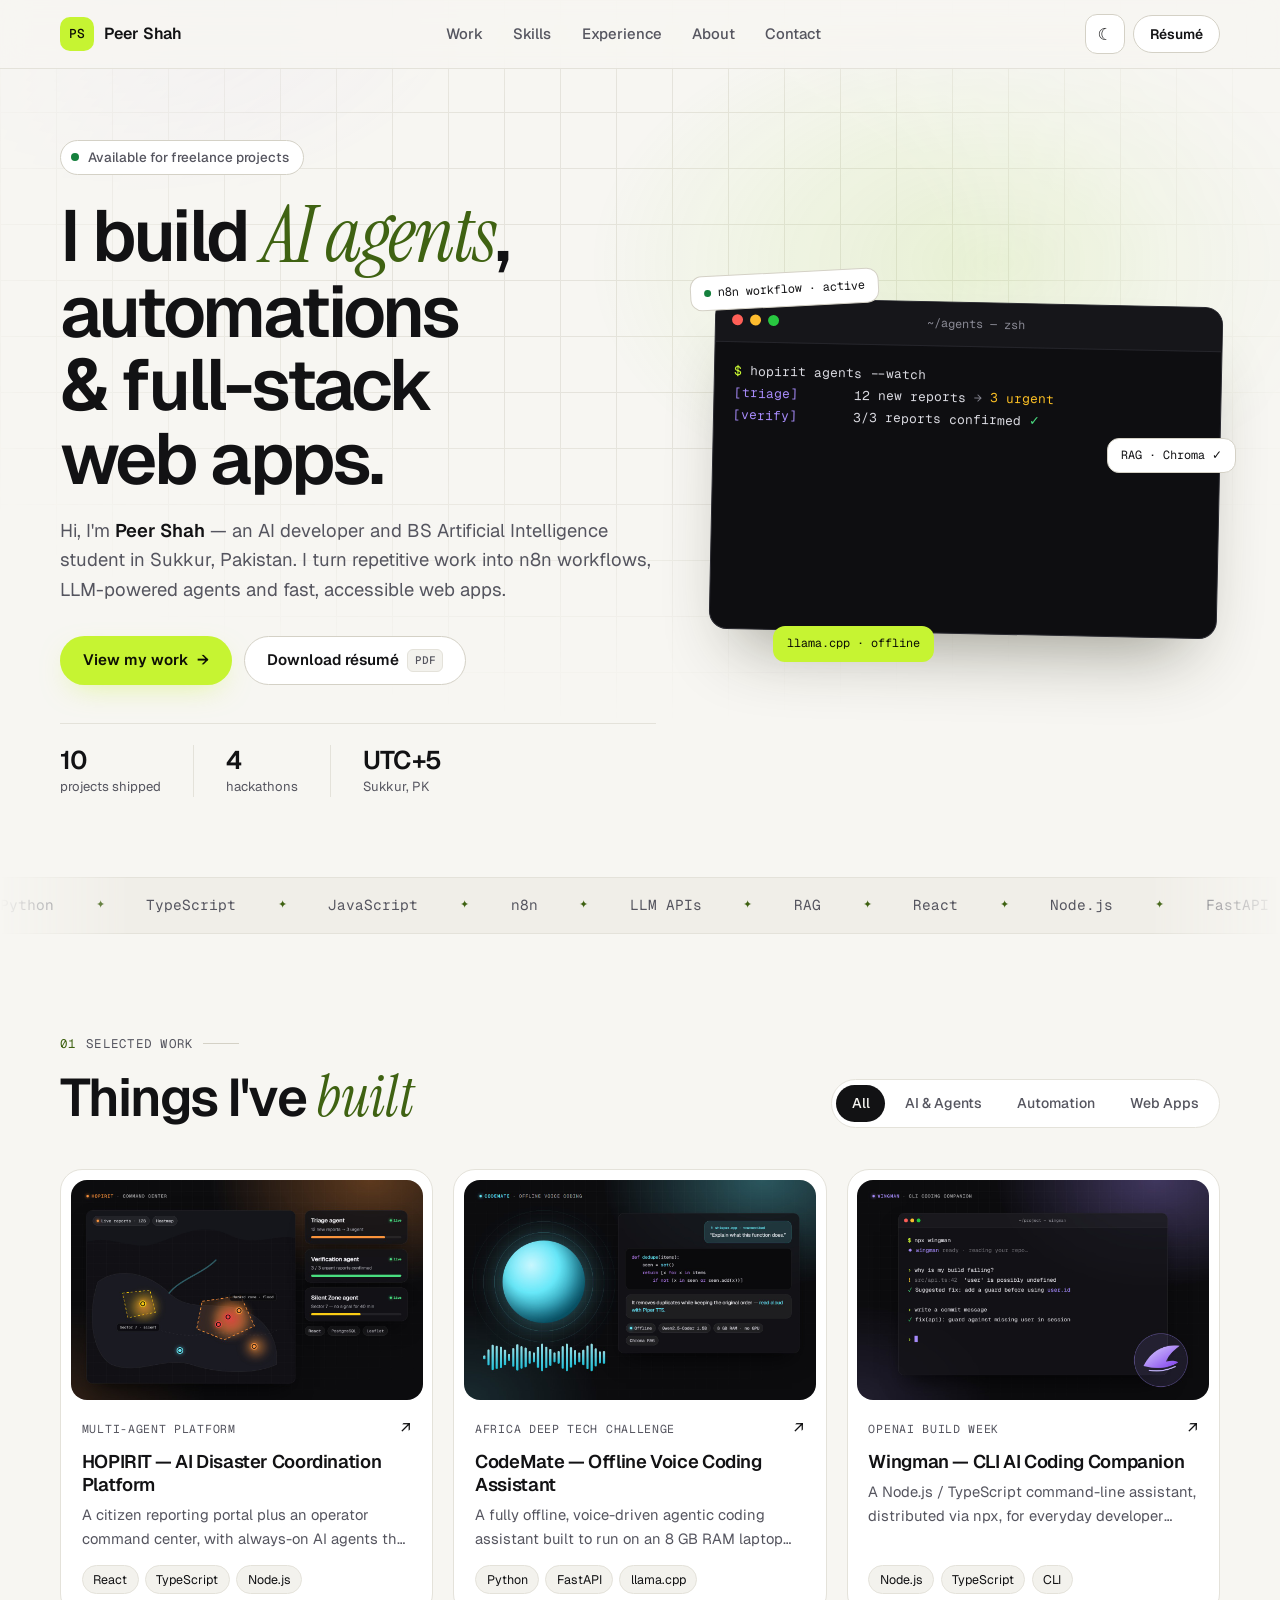
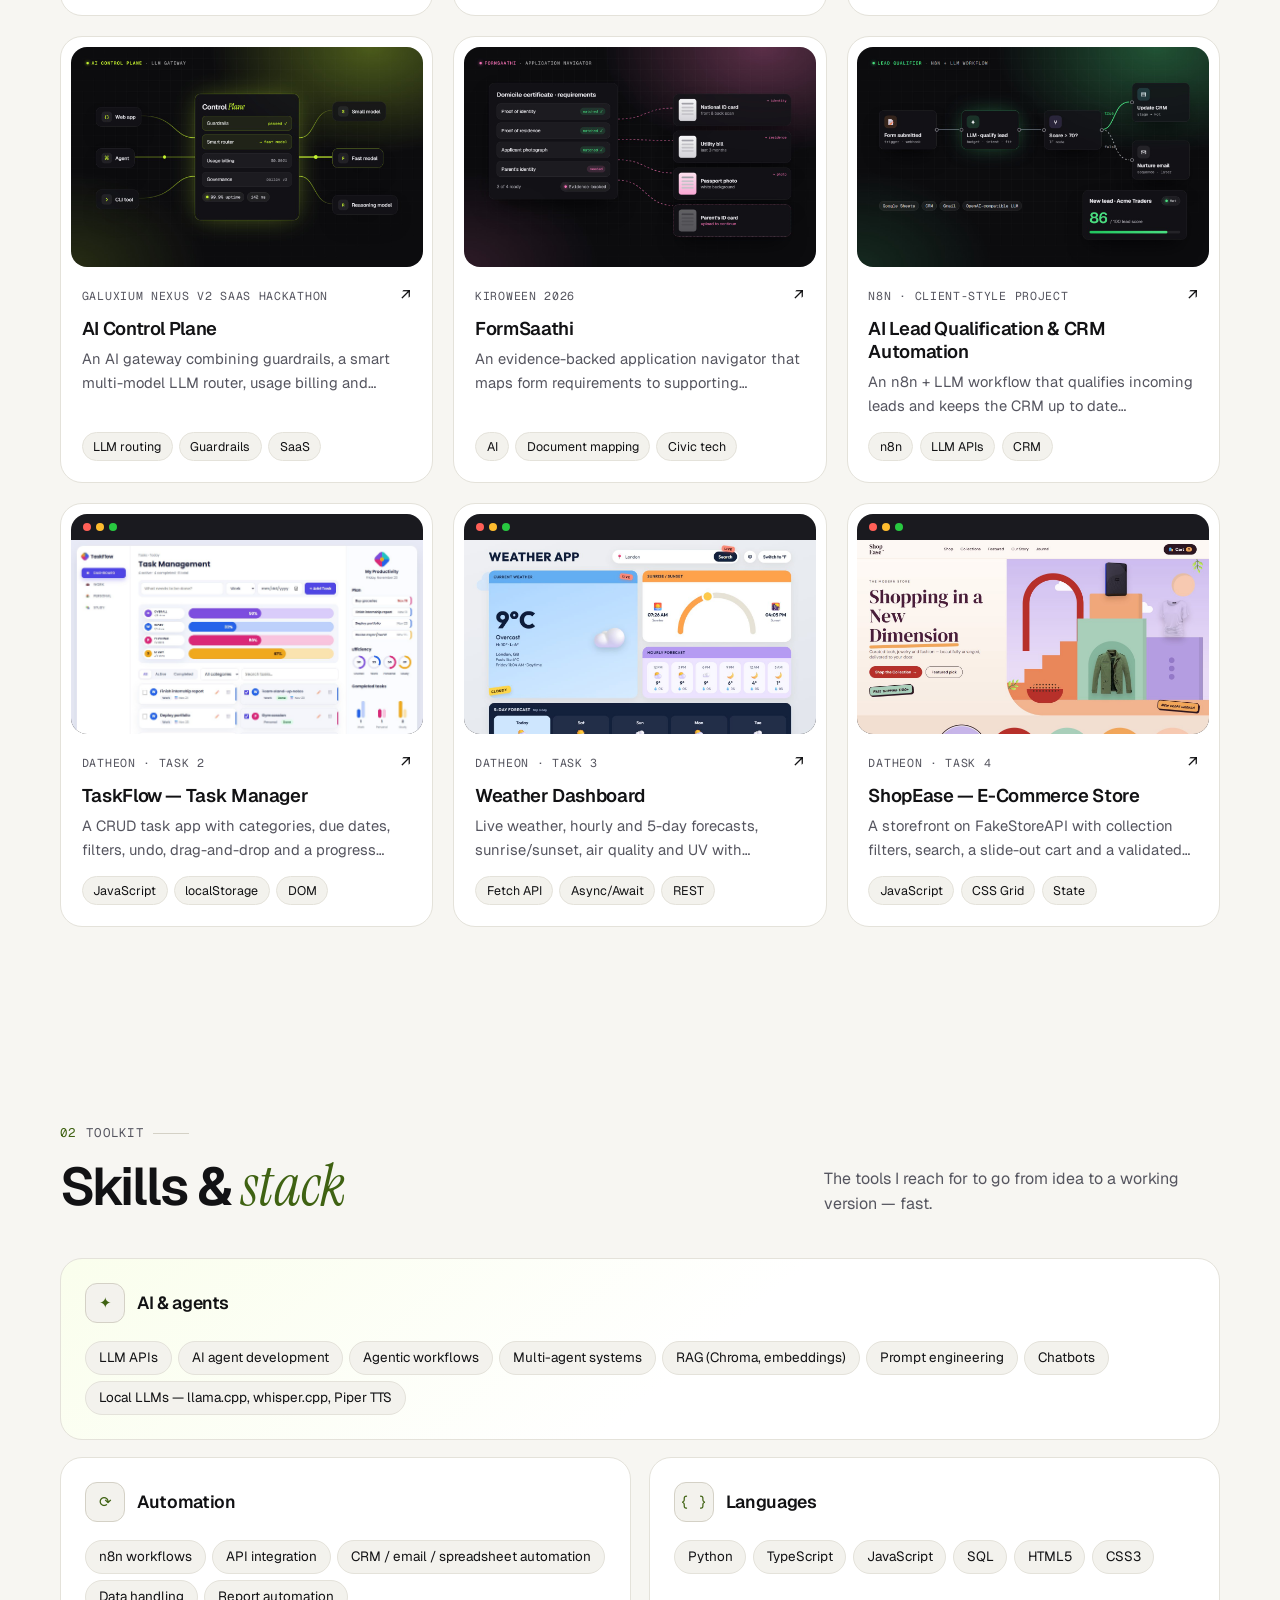
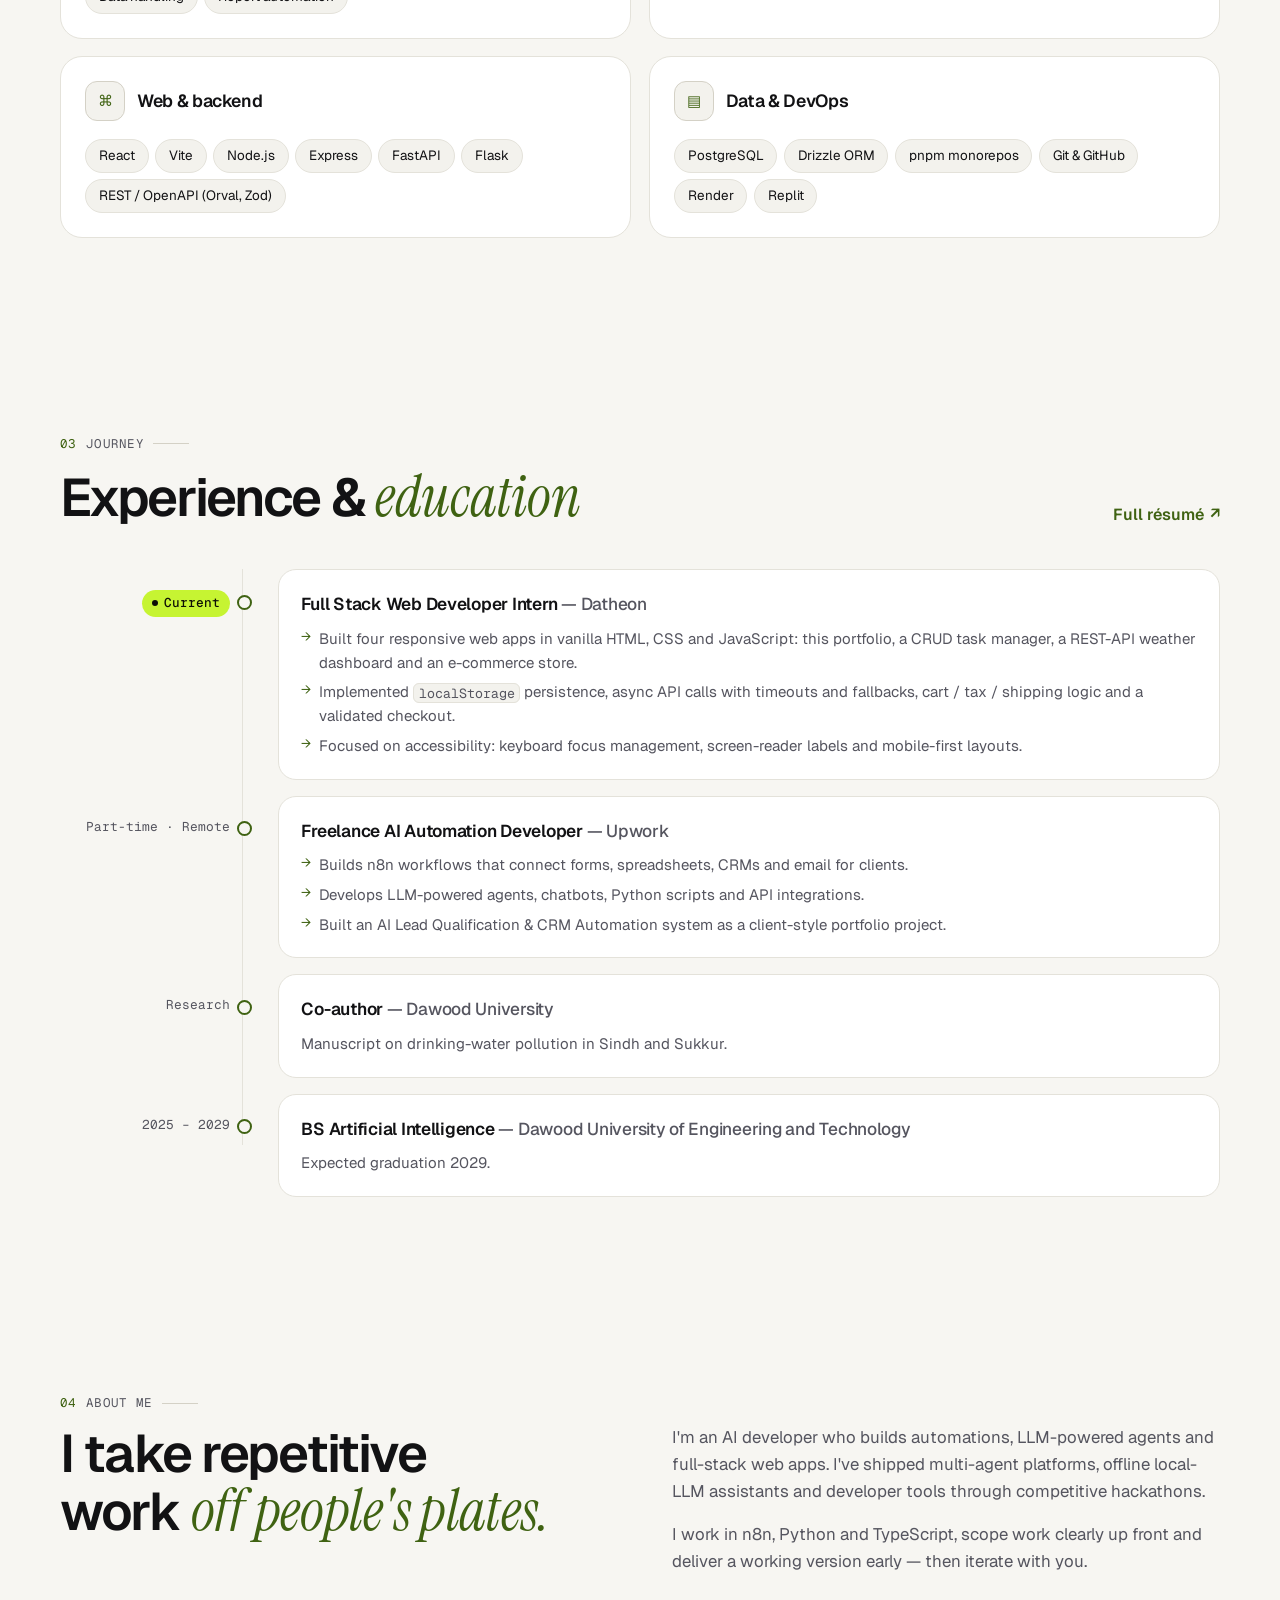
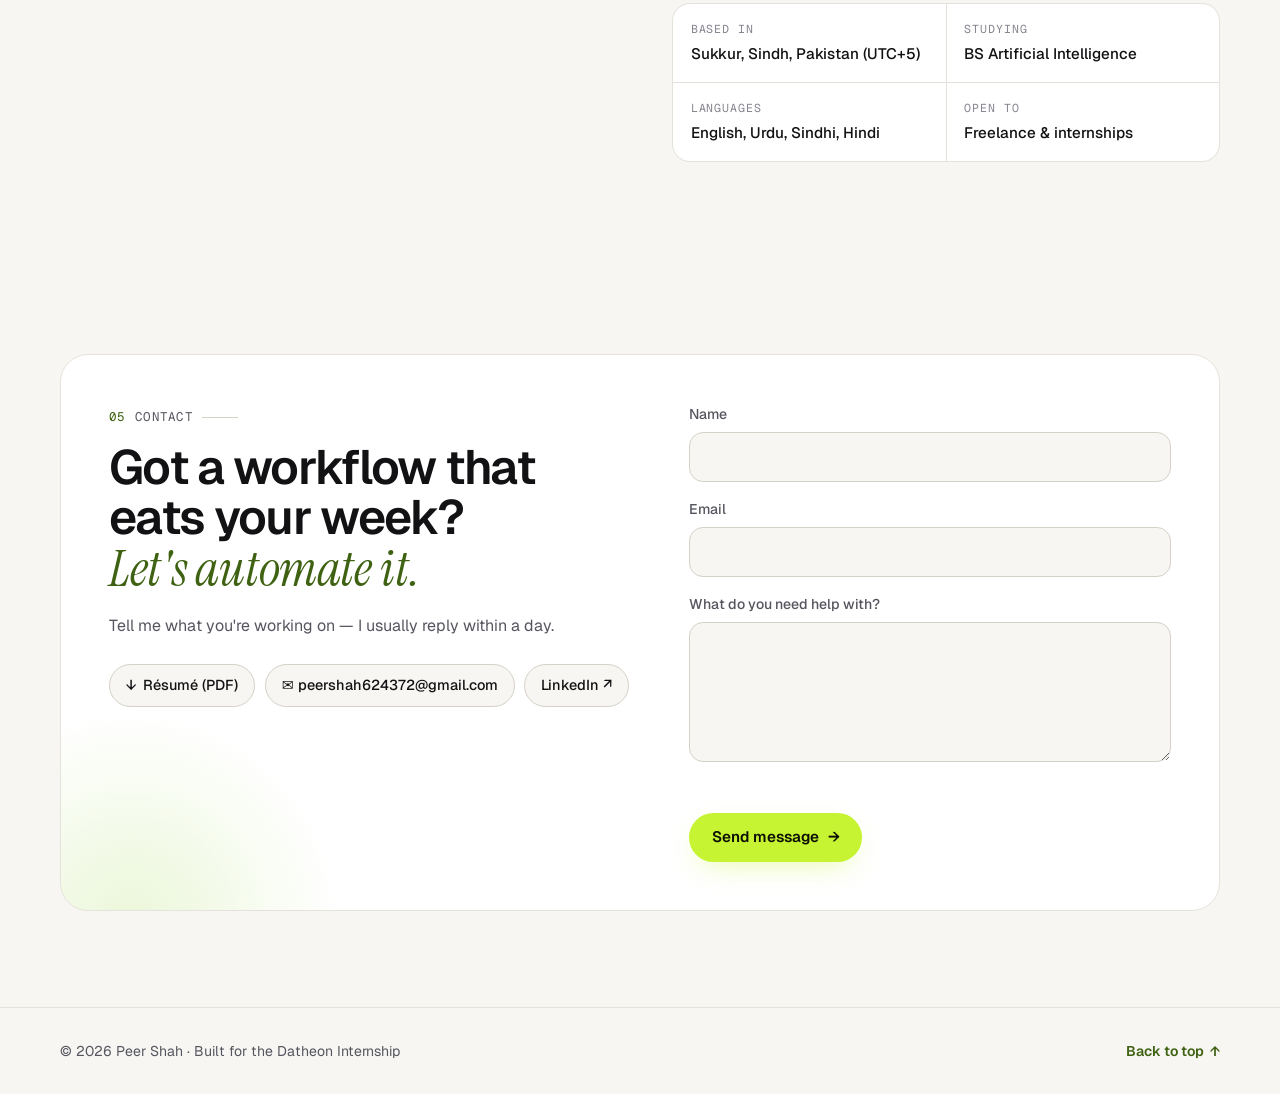
==== commit e2db95bc: "Add contact details, fix source-code links, keep API key out of the repo - Portfolio and résumé: ema" ====
--- a/Task1-Portfolio/index.html
+++ b/Task1-Portfolio/index.html
@@ -251,6 +251,7 @@
     </div>
   </div>
 
+  <script src="../repo-link.js"></script>
   <script src="js/script.js"></script>
 </body>
 </html>
